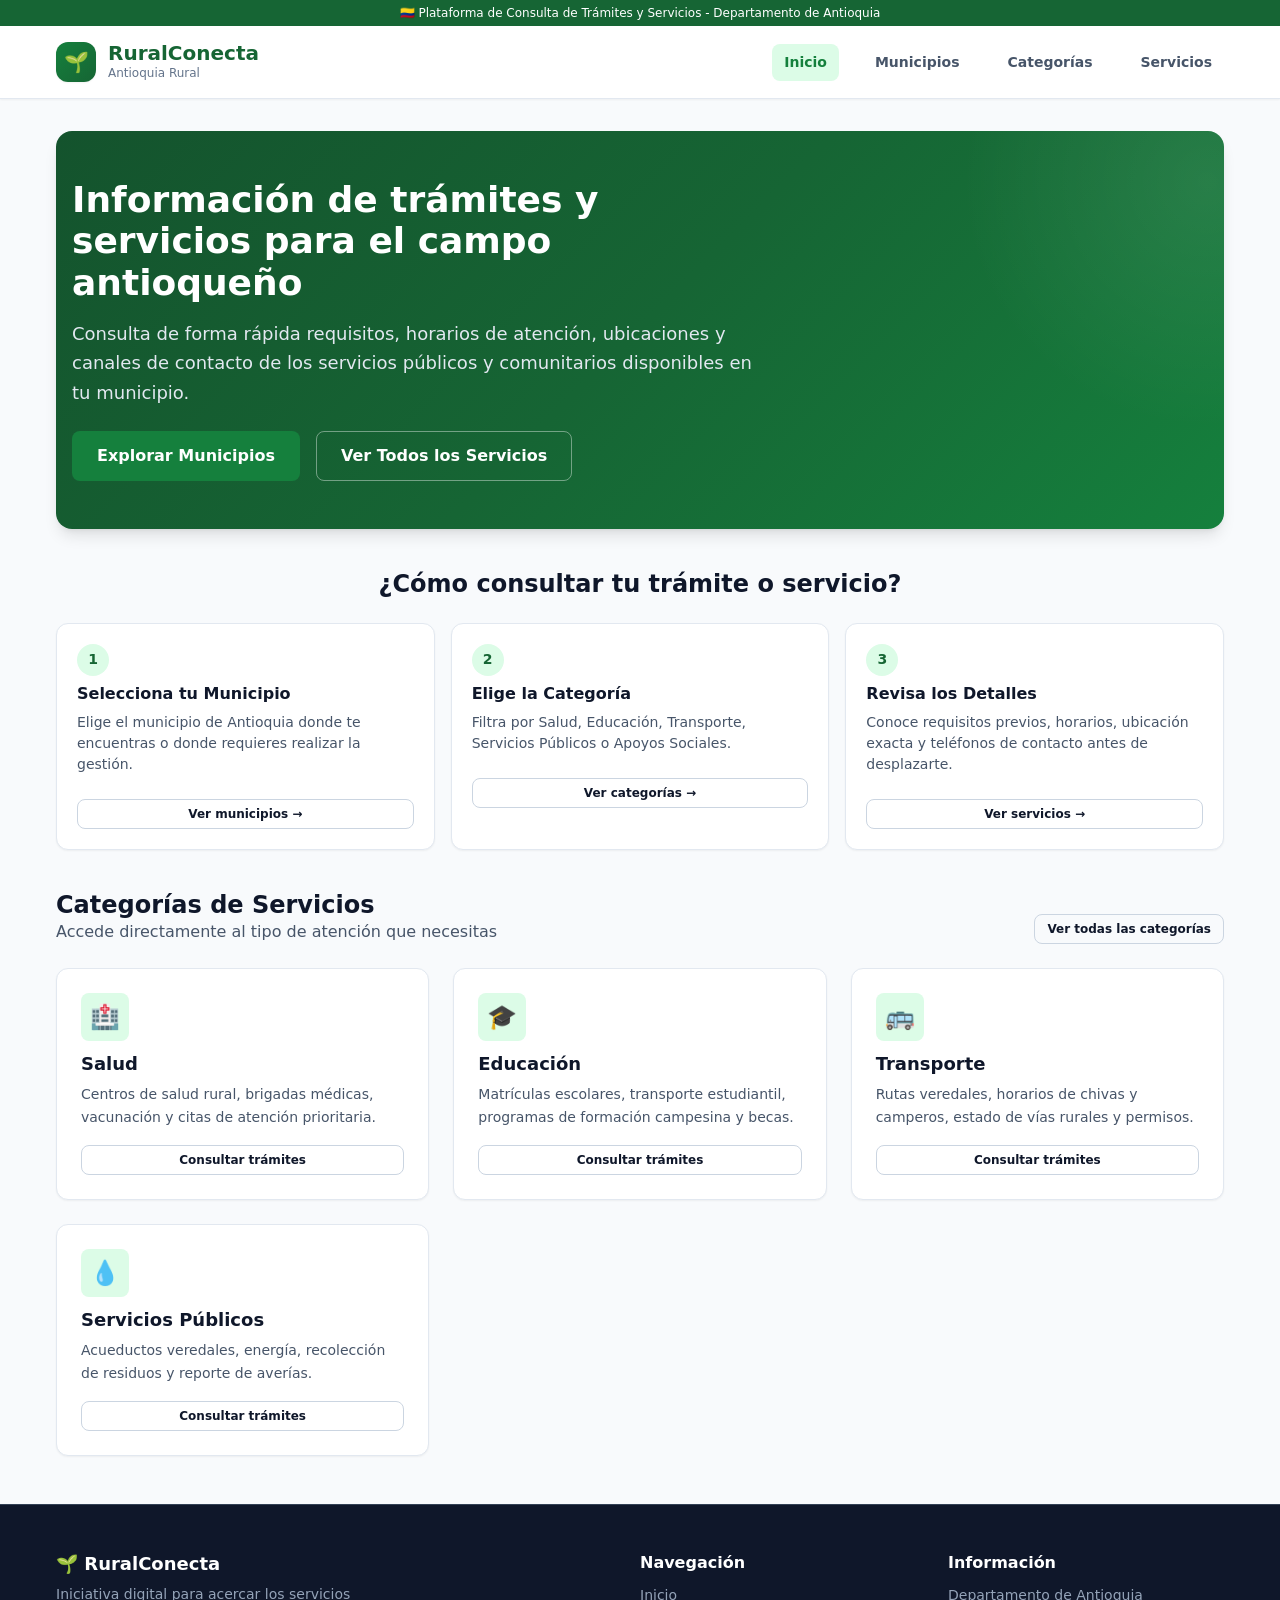
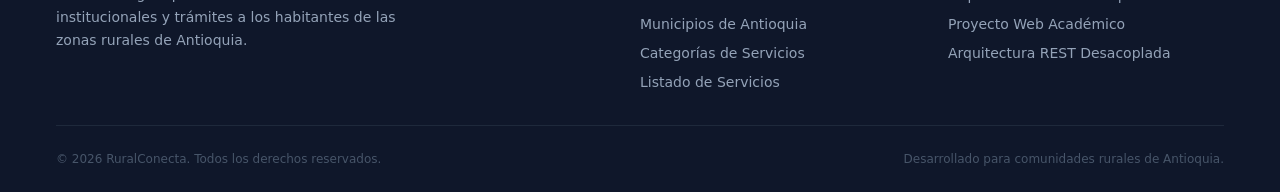
==== frontend/index.html @ c81dcc59 "estructura del frontend" ====
<!DOCTYPE html>
<html lang="es">
<head>
  <meta charset="UTF-8">
  <meta name="viewport" content="width=device-width, initial-scale=1.0">
  <meta name="description" content="RuralConecta - Centraliza y facilita la consulta de trámites y servicios en municipios rurales de Antioquia.">
  <title>RuralConecta | Trámites y Servicios Rurales de Antioquia</title>
  <link rel="stylesheet" href="css/styles.css">
</head>
<body data-page="home">

  <!-- Barra Superior Informativa -->
  <aside class="top-bar" aria-label="Información institucional">
    <div class="container">
      <span>🇨🇴 Plataforma de Consulta de Trámites y Servicios - Departamento de Antioquia</span>
    </div>
  </aside>

  <!-- Encabezado Principal y Navegación -->
  <header class="site-header">
    <div class="container nav-container">
      <a href="index.html" class="brand-logo" aria-label="RuralConecta Inicio">
        <div class="brand-icon" aria-hidden="true">🌱</div>
        <div class="brand-text">
          <span class="brand-name">RuralConecta</span>
          <span class="brand-tagline">Antioquia Rural</span>
        </div>
      </a>

      <!-- Botón Menú Móvil -->
      <button class="nav-toggle" aria-label="Abrir menú de navegación" aria-expanded="false" aria-controls="main-nav">
        ☰
      </button>

      <!-- Menú de Navegación -->
      <nav id="main-nav" class="main-nav" aria-label="Navegación principal">
        <a href="index.html" class="nav-link active">Inicio</a>
        <a href="municipios.html" class="nav-link">Municipios</a>
        <a href="categorias.html" class="nav-link">Categorías</a>
        <a href="servicios.html" class="nav-link">Servicios</a>
      </nav>
    </div>
  </header>

  <!-- Contenido Principal -->
  <main>
    <div class="container">
      
      <!-- Sección Hero -->
      <section class="hero" aria-labelledby="hero-title">
        <div class="container">
          <div class="hero-content">
            <h1 id="hero-title" class="hero-title">Información de trámites y servicios para el campo antioqueño</h1>
            <p class="hero-subtitle">
              Consulta de forma rápida requisitos, horarios de atención, ubicaciones y canales de contacto de los servicios públicos y comunitarios disponibles en tu municipio.
            </p>
            <div class="hero-actions">
              <a href="municipios.html" class="btn btn-primary btn-lg">Explorar Municipios</a>
              <a href="servicios.html" class="btn btn-outline btn-lg" style="color: #ffffff; border-color: rgba(255,255,255,0.4);">Ver Todos los Servicios</a>
            </div>
          </div>
        </div>
      </section>

      <!-- Sección Flujo de Consulta (Paso a Paso) -->
      <section class="mb-10" aria-labelledby="steps-title">
        <h2 id="steps-title" class="text-center mb-6">¿Cómo consultar tu trámite o servicio?</h2>
        <div class="flow-steps">
          <article class="step-card">
            <div class="step-number" aria-hidden="true">1</div>
            <h3 class="step-title">Selecciona tu Municipio</h3>
            <p class="step-desc">Elige el municipio de Antioquia donde te encuentras o donde requieres realizar la gestión.</p>
            <a href="municipios.html" class="btn btn-outline btn-sm mt-4">Ver municipios →</a>
          </article>

          <article class="step-card">
            <div class="step-number" aria-hidden="true">2</div>
            <h3 class="step-title">Elige la Categoría</h3>
            <p class="step-desc">Filtra por Salud, Educación, Transporte, Servicios Públicos o Apoyos Sociales.</p>
            <a href="categorias.html" class="btn btn-outline btn-sm mt-4">Ver categorías →</a>
          </article>

          <article class="step-card">
            <div class="step-number" aria-hidden="true">3</div>
            <h3 class="step-title">Revisa los Detalles</h3>
            <p class="step-desc">Conoce requisitos previos, horarios, ubicación exacta y teléfonos de contacto antes de desplazarte.</p>
            <a href="servicios.html" class="btn btn-outline btn-sm mt-4">Ver servicios →</a>
          </article>
        </div>
      </section>

      <!-- Sección Categorías Destacadas -->
      <section class="mb-10" aria-labelledby="cat-title">
        <div style="display: flex; justify-content: space-between; align-items: flex-end; margin-bottom: var(--space-6);">
          <div>
            <h2 id="cat-title">Categorías de Servicios</h2>
            <p>Accede directamente al tipo de atención que necesitas</p>
          </div>
          <a href="categorias.html" class="btn btn-outline btn-sm">Ver todas las categorías</a>
        </div>

        <div class="grid-cards">
          <article class="card">
            <div class="card-icon" aria-hidden="true">🏥</div>
            <h3 class="card-title">Salud</h3>
            <p class="card-body">Centros de salud rural, brigadas médicas, vacunación y citas de atención prioritaria.</p>
            <a href="servicios.html?categoria=salud" class="btn btn-outline btn-sm">Consultar trámites</a>
          </article>

          <article class="card">
            <div class="card-icon" aria-hidden="true">🎓</div>
            <h3 class="card-title">Educación</h3>
            <p class="card-body">Matrículas escolares, transporte estudiantil, programas de formación campesina y becas.</p>
            <a href="servicios.html?categoria=educacion" class="btn btn-outline btn-sm">Consultar trámites</a>
          </article>

          <article class="card">
            <div class="card-icon" aria-hidden="true">🚌</div>
            <h3 class="card-title">Transporte</h3>
            <p class="card-body">Rutas veredales, horarios de chivas y camperos, estado de vías rurales y permisos.</p>
            <a href="servicios.html?categoria=transporte" class="btn btn-outline btn-sm">Consultar trámites</a>
          </article>

          <article class="card">
            <div class="card-icon" aria-hidden="true">💧</div>
            <h3 class="card-title">Servicios Públicos</h3>
            <p class="card-body">Acueductos veredales, energía, recolección de residuos y reporte de averías.</p>
            <a href="servicios.html?categoria=servicios-publicos" class="btn btn-outline btn-sm">Consultar trámites</a>
          </article>
        </div>
      </section>

    </div>
  </main>

  <!-- Pie de Página (Footer) -->
  <footer class="site-footer">
    <div class="container">
      <div class="footer-grid">
        <div>
          <h3 class="footer-brand-title">🌱 RuralConecta</h3>
          <p class="footer-brand-desc">
            Iniciativa digital para acercar los servicios institucionales y trámites a los habitantes de las zonas rurales de Antioquia.
          </p>
        </div>
        <div>
          <h4 class="footer-nav-title">Navegación</h4>
          <ul class="footer-links">
            <li><a href="index.html">Inicio</a></li>
            <li><a href="municipios.html">Municipios de Antioquia</a></li>
            <li><a href="categorias.html">Categorías de Servicios</a></li>
            <li><a href="servicios.html">Listado de Servicios</a></li>
          </ul>
        </div>
        <div>
          <h4 class="footer-nav-title">Información</h4>
          <ul class="footer-links">
            <li><span style="color: #94a3b8;">Departamento de Antioquia</span></li>
            <li><span style="color: #94a3b8;">Proyecto Web Académico</span></li>
            <li><span style="color: #94a3b8;">Arquitectura REST Desacoplada</span></li>
          </ul>
        </div>
      </div>

      <div class="footer-bottom">
        <p>&copy; 2026 RuralConecta. Todos los derechos reservados.</p>
        <p>Desarrollado para comunidades rurales de Antioquia.</p>
      </div>
    </div>
  </footer>

  <!-- Script Principal -->
  <script src="js/main.js"></script>
</body>
</html>
---- frontend/css/styles.css ----
/* ==========================================================================
   RuralConecta - Sistema de Diseño y Hoja de Estilos Base
   Fase 3: Frontend Base
   ========================================================================== */

/* --------------------------------------------------------------------------
   1. VARIABLES DE DISEÑO (:root)
   -------------------------------------------------------------------------- */
:root {
  /* Paleta de Colores - RuralConecta (Antioquia Verde y Tierra) */
  --color-primary: #15803d;        /* Verde Bosque / Campo */
  --color-primary-dark: #166534;   /* Verde Oscuro / Hover */
  --color-primary-light: #22c55e;  /* Verde Hoja */
  --color-primary-subtle: #dcfce7; /* Fondo Verde Suave */

  --color-secondary: #0284c7;      /* Azul Institucional / Ríos */
  --color-secondary-dark: #0369a1; /* Azul Oscuro */
  --color-secondary-subtle: #e0f2fe;

  --color-accent: #d97706;         /* Ámbar / Café / Destacados */
  --color-accent-light: #fef3c7;

  /* Colores Neutros y Tipografía */
  --color-bg: #f8fafc;             /* Fondo Principal Claro */
  --color-surface: #ffffff;        /* Fondo Tarjetas y Superficies */
  --color-surface-alt: #f1f5f9;    /* Fondo Gris Claro Alterno */
  
  --color-text-main: #0f172a;      /* Texto Principal (Alto Contraste) */
  --color-text-muted: #475569;     /* Texto Secundario */
  --color-text-light: #64748b;     /* Texto Atenuado */
  --color-text-inverse: #ffffff;   /* Texto sobre fondo oscuro */

  --color-border: #e2e8f0;         /* Borde Neutro */
  --color-border-hover: #cbd5e1;   /* Borde Hover */

  /* Estados y Alertas */
  --color-success: #16a34a;
  --color-error: #dc2626;
  --color-error-bg: #fef2f2;
  --color-warning: #d97706;
  --color-warning-bg: #fffbeb;
  --color-info: #0284c7;
  --color-info-bg: #f0f9ff;

  /* Tipografía */
  --font-family-base: system-ui, -apple-system, BlinkMacSystemFont, 'Segoe UI', Roboto, 'Helvetica Neue', Arial, sans-serif;
  --font-size-xs: 0.75rem;    /* 12px */
  --font-size-sm: 0.875rem;   /* 14px */
  --font-size-base: 1rem;     /* 16px */
  --font-size-lg: 1.125rem;   /* 18px */
  --font-size-xl: 1.25rem;    /* 20px */
  --font-size-2xl: 1.5rem;    /* 24px */
  --font-size-3xl: 1.875rem;  /* 30px */
  --font-size-4xl: 2.25rem;   /* 36px */

  --font-weight-normal: 400;
  --font-weight-medium: 500;
  --font-weight-semibold: 600;
  --font-weight-bold: 700;

  --line-height-tight: 1.25;
  --line-height-base: 1.5;
  --line-height-relaxed: 1.625;

  /* Espaciados */
  --space-1: 0.25rem;  /* 4px */
  --space-2: 0.5rem;   /* 8px */
  --space-3: 0.75rem;  /* 12px */
  --space-4: 1rem;     /* 16px */
  --space-5: 1.25rem;  /* 20px */
  --space-6: 1.5rem;   /* 24px */
  --space-8: 2rem;     /* 32px */
  --space-10: 2.5rem;  /* 40px */
  --space-12: 3rem;    /* 48px */
  --space-16: 4rem;    /* 64px */

  /* Bordes y Sombras */
  --radius-sm: 0.375rem; /* 6px */
  --radius-md: 0.5rem;   /* 8px */
  --radius-lg: 0.75rem;  /* 12px */
  --radius-xl: 1rem;     /* 16px */
  --radius-full: 9999px;

  --shadow-sm: 0 1px 2px 0 rgba(0, 0, 0, 0.05);
  --shadow-md: 0 4px 6px -1px rgba(0, 0, 0, 0.1), 0 2px 4px -2px rgba(0, 0, 0, 0.1);
  --shadow-lg: 0 10px 15px -3px rgba(0, 0, 0, 0.1), 0 4px 6px -4px rgba(0, 0, 0, 0.1);
  --shadow-xl: 0 20px 25px -5px rgba(0, 0, 0, 0.1), 0 8px 10px -6px rgba(0, 0, 0, 0.1);

  /* Transiciones */
  --transition-fast: 150ms ease-in-out;
  --transition-normal: 250ms ease-in-out;

  /* Anchos de Contenedor */
  --container-max-width: 1200px;
}

/* --------------------------------------------------------------------------
   2. RESET Y ESTILOS BASE
   -------------------------------------------------------------------------- */
*,
*::before,
*::after {
  box-sizing: border-box;
  margin: 0;
  padding: 0;
}

html {
  font-size: 16px;
  scroll-behavior: smooth;
}

body {
  font-family: var(--font-family-base);
  font-size: var(--font-size-base);
  line-height: var(--line-height-base);
  color: var(--color-text-main);
  background-color: var(--color-bg);
  min-height: 100vh;
  display: flex;
  flex-direction: column;
  -webkit-font-smoothing: antialiased;
  -moz-osx-font-smoothing: grayscale;
}

img, svg {
  display: block;
  max-width: 100%;
  height: auto;
}

a {
  color: var(--color-primary);
  text-decoration: none;
  transition: color var(--transition-fast);
}

a:hover,
a:focus-visible {
  color: var(--color-primary-dark);
  text-decoration: underline;
}

button, input, select, textarea {
  font: inherit;
  color: inherit;
}

h1, h2, h3, h4, h5, h6 {
  line-height: var(--line-height-tight);
  font-weight: var(--font-weight-bold);
  color: var(--color-text-main);
}

h1 { font-size: var(--font-size-3xl); }
h2 { font-size: var(--font-size-2xl); }
h3 { font-size: var(--font-size-xl); }
h4 { font-size: var(--font-size-lg); }

p {
  color: var(--color-text-muted);
}

ul, ol {
  list-style: none;
}

/* --------------------------------------------------------------------------
   3. ESTRUCTURA Y LAYOUT
   -------------------------------------------------------------------------- */
.container {
  width: 100%;
  max-width: var(--container-max-width);
  margin-left: auto;
  margin-right: auto;
  padding-left: var(--space-4);
  padding-right: var(--space-4);
}

main {
  flex: 1 0 auto;
  padding-top: var(--space-8);
  padding-bottom: var(--space-12);
}

/* --------------------------------------------------------------------------
   4. ENCABEZADO (HEADER) Y NAVEGACIÓN
   -------------------------------------------------------------------------- */
.site-header {
  background-color: var(--color-surface);
  border-bottom: 1px solid var(--color-border);
  box-shadow: var(--shadow-sm);
  position: sticky;
  top: 0;
  z-index: 100;
}

.top-bar {
  background-color: var(--color-primary-dark);
  color: var(--color-text-inverse);
  font-size: var(--font-size-xs);
  padding: var(--space-1) 0;
  text-align: center;
}

.nav-container {
  display: flex;
  align-items: center;
  justify-content: space-between;
  height: 4.5rem;
}

.brand-logo {
  display: flex;
  align-items: center;
  gap: var(--space-3);
  text-decoration: none;
}

.brand-logo:hover {
  text-decoration: none;
}

.brand-icon {
  width: 2.5rem;
  height: 2.5rem;
  background: linear-gradient(135deg, var(--color-primary), var(--color-primary-dark));
  color: var(--color-text-inverse);
  border-radius: var(--radius-lg);
  display: flex;
  align-items: center;
  justify-content: center;
  font-size: 1.25rem;
  box-shadow: var(--shadow-sm);
}

.brand-text {
  display: flex;
  flex-direction: column;
}

.brand-name {
  font-size: var(--font-size-xl);
  font-weight: var(--font-weight-bold);
  color: var(--color-primary-dark);
  line-height: 1.1;
}

.brand-tagline {
  font-size: var(--font-size-xs);
  color: var(--color-text-light);
  font-weight: var(--font-weight-medium);
}

.main-nav {
  display: flex;
  align-items: center;
  gap: var(--space-6);
}

.nav-link {
  font-size: var(--font-size-sm);
  font-weight: var(--font-weight-semibold);
  color: var(--color-text-muted);
  padding: var(--space-2) var(--space-3);
  border-radius: var(--radius-md);
  transition: all var(--transition-fast);
  text-decoration: none;
}

.nav-link:hover {
  color: var(--color-primary);
  background-color: var(--color-primary-subtle);
  text-decoration: none;
}

.nav-link.active {
  color: var(--color-primary);
  background-color: var(--color-primary-subtle);
  font-weight: var(--font-weight-bold);
}

.nav-toggle {
  display: none;
  background: none;
  border: 1px solid var(--color-border);
  padding: var(--space-2);
  border-radius: var(--radius-md);
  cursor: pointer;
  color: var(--color-text-main);
  font-size: 1.25rem;
}

/* --------------------------------------------------------------------------
   5. COMPONENTES: BOTONES, BREADCRUMBS Y BADGES
   -------------------------------------------------------------------------- */
/* Botones */
.btn {
  display: inline-flex;
  align-items: center;
  justify-content: center;
  gap: var(--space-2);
  padding: var(--space-3) var(--space-5);
  font-size: var(--font-size-sm);
  font-weight: var(--font-weight-semibold);
  border-radius: var(--radius-md);
  border: 1px solid transparent;
  cursor: pointer;
  transition: all var(--transition-fast);
  text-decoration: none;
  line-height: 1;
}

.btn:hover {
  text-decoration: none;
  transform: translateY(-1px);
  box-shadow: var(--shadow-md);
}

.btn:active {
  transform: translateY(0);
}

.btn-primary {
  background-color: var(--color-primary);
  color: var(--color-text-inverse);
}

.btn-primary:hover,
.btn-primary:focus-visible {
  background-color: var(--color-primary-dark);
  color: var(--color-text-inverse);
}

.btn-secondary {
  background-color: var(--color-secondary);
  color: var(--color-text-inverse);
}

.btn-secondary:hover,
.btn-secondary:focus-visible {
  background-color: var(--color-secondary-dark);
  color: var(--color-text-inverse);
}

.btn-outline {
  background-color: transparent;
  border-color: var(--color-border-hover);
  color: var(--color-text-main);
}

.btn-outline:hover,
.btn-outline:focus-visible {
  background-color: var(--color-surface-alt);
  border-color: var(--color-primary);
  color: var(--color-primary);
}

.btn-sm {
  padding: var(--space-2) var(--space-3);
  font-size: var(--font-size-xs);
}

.btn-lg {
  padding: var(--space-4) var(--space-6);
  font-size: var(--font-size-base);
}

/* Breadcrumbs (Miga de Pan) */
.breadcrumbs {
  display: flex;
  align-items: center;
  flex-wrap: wrap;
  gap: var(--space-2);
  margin-bottom: var(--space-6);
  font-size: var(--font-size-sm);
}

.breadcrumbs a {
  color: var(--color-text-muted);
}

.breadcrumbs a:hover {
  color: var(--color-primary);
}

.breadcrumbs-separator {
  color: var(--color-text-light);
}

.breadcrumbs-current {
  color: var(--color-primary-dark);
  font-weight: var(--font-weight-semibold);
}

/* Badges / Etiquetas */
.badge {
  display: inline-flex;
  align-items: center;
  padding: var(--space-1) var(--space-3);
  font-size: var(--font-size-xs);
  font-weight: var(--font-weight-semibold);
  border-radius: var(--radius-full);
  line-height: 1.2;
}

.badge-green {
  background-color: var(--color-primary-subtle);
  color: var(--color-primary-dark);
}

.badge-blue {
  background-color: var(--color-secondary-subtle);
  color: var(--color-secondary-dark);
}

.badge-amber {
  background-color: var(--color-accent-light);
  color: var(--color-accent);
}

.badge-gray {
  background-color: var(--color-surface-alt);
  color: var(--color-text-muted);
}

/* --------------------------------------------------------------------------
   6. COMPONENTES: HERO, PASOS Y BÚSQUEDA
   -------------------------------------------------------------------------- */
.hero {
  background: linear-gradient(135deg, #14532d 0%, #166534 50%, #15803d 100%);
  color: var(--color-text-inverse);
  padding: var(--space-12) 0;
  border-radius: var(--radius-xl);
  margin-bottom: var(--space-10);
  box-shadow: var(--shadow-lg);
  position: relative;
  overflow: hidden;
}

.hero::after {
  content: "";
  position: absolute;
  top: -50%;
  right: -20%;
  width: 500px;
  height: 500px;
  background: radial-gradient(circle, rgba(255,255,255,0.08) 0%, transparent 70%);
  border-radius: 50%;
  pointer-events: none;
}

.hero-content {
  max-width: 700px;
}

.hero-title {
  font-size: var(--font-size-4xl);
  color: var(--color-text-inverse);
  margin-bottom: var(--space-4);
  line-height: 1.15;
}

.hero-subtitle {
  font-size: var(--font-size-lg);
  color: #e2e8f0;
  margin-bottom: var(--space-6);
  line-height: var(--line-height-relaxed);
}

.hero-actions {
  display: flex;
  gap: var(--space-4);
  flex-wrap: wrap;
}

/* Flujo de Pasos (Paso 1 -> Paso 2 -> Paso 3) */
.flow-steps {
  display: grid;
  grid-template-columns: repeat(auto-fit, minmax(220px, 1fr));
  gap: var(--space-4);
  margin-bottom: var(--space-10);
}

.step-card {
  background-color: var(--color-surface);
  border: 1px solid var(--color-border);
  border-radius: var(--radius-lg);
  padding: var(--space-5);
  box-shadow: var(--shadow-sm);
  display: flex;
  flex-direction: column;
  gap: var(--space-2);
  position: relative;
  transition: transform var(--transition-fast), box-shadow var(--transition-fast);
}

.step-card:hover {
  transform: translateY(-2px);
  box-shadow: var(--shadow-md);
}

.step-number {
  width: 2rem;
  height: 2rem;
  background-color: var(--color-primary-subtle);
  color: var(--color-primary-dark);
  border-radius: var(--radius-full);
  display: flex;
  align-items: center;
  justify-content: center;
  font-weight: var(--font-weight-bold);
  font-size: var(--font-size-sm);
}

.step-title {
  font-size: var(--font-size-base);
  font-weight: var(--font-weight-bold);
  color: var(--color-text-main);
}

.step-desc {
  font-size: var(--font-size-sm);
  color: var(--color-text-muted);
}

/* Barra de Búsqueda y Filtros */
.filter-bar {
  background-color: var(--color-surface);
  border: 1px solid var(--color-border);
  border-radius: var(--radius-lg);
  padding: var(--space-4);
  margin-bottom: var(--space-8);
  box-shadow: var(--shadow-sm);
  display: flex;
  flex-wrap: wrap;
  gap: var(--space-4);
  align-items: center;
  justify-content: space-between;
}

.search-group {
  flex: 1 1 300px;
  position: relative;
}

.search-input {
  width: 100%;
  padding: var(--space-3) var(--space-4) var(--space-3) 2.5rem;
  border: 1px solid var(--color-border);
  border-radius: var(--radius-md);
  background-color: var(--color-bg);
  font-size: var(--font-size-sm);
  transition: border-color var(--transition-fast), box-shadow var(--transition-fast);
}

.search-input:focus {
  outline: none;
  border-color: var(--color-primary);
  background-color: var(--color-surface);
  box-shadow: 0 0 0 3px var(--color-primary-subtle);
}

.search-icon {
  position: absolute;
  left: 0.75rem;
  top: 50%;
  transform: translateY(-50%);
  color: var(--color-text-light);
  font-size: 1rem;
  pointer-events: none;
}

.filter-select {
  padding: var(--space-3) var(--space-4);
  border: 1px solid var(--color-border);
  border-radius: var(--radius-md);
  background-color: var(--color-bg);
  font-size: var(--font-size-sm);
  min-width: 180px;
  cursor: pointer;
}

.filter-select:focus {
  outline: none;
  border-color: var(--color-primary);
  box-shadow: 0 0 0 3px var(--color-primary-subtle);
}

/* --------------------------------------------------------------------------
   7. COMPONENTES: TARJETAS (CARDS) Y GRILLAS
   -------------------------------------------------------------------------- */
.grid-cards {
  display: grid;
  grid-template-columns: repeat(auto-fill, minmax(280px, 1fr));
  gap: var(--space-6);
}

.card {
  background-color: var(--color-surface);
  border: 1px solid var(--color-border);
  border-radius: var(--radius-lg);
  padding: var(--space-6);
  box-shadow: var(--shadow-sm);
  display: flex;
  flex-direction: column;
  transition: all var(--transition-fast);
}

.card-interactive {
  cursor: pointer;
  text-decoration: none;
}

.card-interactive:hover {
  text-decoration: none;
  transform: translateY(-3px);
  border-color: var(--color-primary);
  box-shadow: var(--shadow-lg);
}

.card-header {
  display: flex;
  align-items: flex-start;
  justify-content: space-between;
  gap: var(--space-3);
  margin-bottom: var(--space-3);
}

.card-icon {
  width: 3rem;
  height: 3rem;
  border-radius: var(--radius-md);
  display: flex;
  align-items: center;
  justify-content: center;
  font-size: 1.5rem;
  background-color: var(--color-primary-subtle);
  color: var(--color-primary-dark);
  margin-bottom: var(--space-3);
}

.card-title {
  font-size: var(--font-size-lg);
  font-weight: var(--font-weight-bold);
  color: var(--color-text-main);
  margin-bottom: var(--space-2);
}

.card-body {
  flex: 1 1 auto;
  font-size: var(--font-size-sm);
  color: var(--color-text-muted);
  margin-bottom: var(--space-4);
  line-height: var(--line-height-relaxed);
}

.card-meta {
  display: flex;
  flex-direction: column;
  gap: var(--space-2);
  padding-top: var(--space-3);
  border-top: 1px solid var(--color-border);
  font-size: var(--font-size-xs);
  color: var(--color-text-light);
}

.card-meta-item {
  display: flex;
  align-items: center;
  gap: var(--space-2);
}

.card-footer {
  margin-top: auto;
  padding-top: var(--space-4);
  border-top: 1px solid var(--color-border);
  display: flex;
  align-items: center;
  justify-content: space-between;
}

/* --------------------------------------------------------------------------
   8. COMPONENTES: VISTA DE DETALLE
   -------------------------------------------------------------------------- */
.detail-layout {
  display: grid;
  grid-template-columns: 2fr 1fr;
  gap: var(--space-8);
  align-items: start;
}

.detail-main-card {
  background-color: var(--color-surface);
  border: 1px solid var(--color-border);
  border-radius: var(--radius-lg);
  padding: var(--space-8);
  box-shadow: var(--shadow-sm);
}

.detail-header {
  margin-bottom: var(--space-6);
  padding-bottom: var(--space-6);
  border-bottom: 1px solid var(--color-border);
}

.detail-title {
  font-size: var(--font-size-3xl);
  margin-bottom: var(--space-2);
  color: var(--color-text-main);
}

.detail-subtitle {
  font-size: var(--font-size-base);
  color: var(--color-text-muted);
}

.detail-section {
  margin-bottom: var(--space-6);
}

.detail-section-title {
  font-size: var(--font-size-lg);
  color: var(--color-text-main);
  margin-bottom: var(--space-3);
  display: flex;
  align-items: center;
  gap: var(--space-2);
}

.requirements-list {
  list-style: disc;
  margin-left: var(--space-5);
  display: flex;
  flex-direction: column;
  gap: var(--space-2);
  color: var(--color-text-muted);
  font-size: var(--font-size-sm);
}

.detail-sidebar {
  display: flex;
  flex-direction: column;
  gap: var(--space-6);
}

.sidebar-card {
  background-color: var(--color-surface);
  border: 1px solid var(--color-border);
  border-radius: var(--radius-lg);
  padding: var(--space-6);
  box-shadow: var(--shadow-sm);
}

.sidebar-card-title {
  font-size: var(--font-size-base);
  font-weight: var(--font-weight-bold);
  color: var(--color-text-main);
  margin-bottom: var(--space-4);
  border-bottom: 1px solid var(--color-border);
  padding-bottom: var(--space-2);
}

.contact-list {
  display: flex;
  flex-direction: column;
  gap: var(--space-4);
  font-size: var(--font-size-sm);
}

.contact-item {
  display: flex;
  gap: var(--space-3);
}

.contact-icon {
  color: var(--color-primary);
  font-size: 1.125rem;
  flex-shrink: 0;
  margin-top: 2px;
}

.contact-info-label {
  font-weight: var(--font-weight-semibold);
  color: var(--color-text-main);
  display: block;
}

.contact-info-value {
  color: var(--color-text-muted);
}

/* --------------------------------------------------------------------------
   9. ESTADOS DE INTERFAZ (CARGA, VACÍO, ERROR)
   -------------------------------------------------------------------------- */
.state-container {
  background-color: var(--color-surface);
  border: 1px dashed var(--color-border-hover);
  border-radius: var(--radius-lg);
  padding: var(--space-12) var(--space-6);
  text-align: center;
  display: flex;
  flex-direction: column;
  align-items: center;
  justify-content: center;
  gap: var(--space-3);
  margin: var(--space-6) 0;
}

.state-icon {
  font-size: 2.5rem;
  color: var(--color-text-light);
}

.state-title {
  font-size: var(--font-size-xl);
  font-weight: var(--font-weight-bold);
  color: var(--color-text-main);
}

.state-desc {
  font-size: var(--font-size-sm);
  color: var(--color-text-muted);
  max-width: 480px;
}

/* Spinner de Carga */
.spinner {
  width: 2.5rem;
  height: 2.5rem;
  border: 3px solid var(--color-border);
  border-top-color: var(--color-primary);
  border-radius: 50%;
  animation: spin 0.8s linear infinite;
}

@keyframes spin {
  to {
    transform: rotate(360deg);
  }
}

/* --------------------------------------------------------------------------
   10. PIE DE PÁGINA (FOOTER)
   -------------------------------------------------------------------------- */
.site-footer {
  background-color: var(--color-text-main);
  color: #94a3b8;
  border-top: 1px solid #334155;
  padding-top: var(--space-12);
  padding-bottom: var(--space-6);
  font-size: var(--font-size-sm);
}

.footer-grid {
  display: grid;
  grid-template-columns: 2fr 1fr 1fr;
  gap: var(--space-8);
  margin-bottom: var(--space-8);
}

.footer-brand-title {
  color: var(--color-text-inverse);
  font-size: var(--font-size-lg);
  font-weight: var(--font-weight-bold);
  margin-bottom: var(--space-2);
}

.footer-brand-desc {
  color: #94a3b8;
  line-height: var(--line-height-relaxed);
  max-width: 380px;
}

.footer-nav-title {
  color: var(--color-text-inverse);
  font-size: var(--font-size-base);
  font-weight: var(--font-weight-semibold);
  margin-bottom: var(--space-3);
}

.footer-links {
  display: flex;
  flex-direction: column;
  gap: var(--space-2);
}

.footer-links a {
  color: #94a3b8;
}

.footer-links a:hover {
  color: var(--color-primary-light);
  text-decoration: underline;
}

.footer-bottom {
  padding-top: var(--space-6);
  border-top: 1px solid #1e293b;
  display: flex;
  justify-content: space-between;
  align-items: center;
  flex-wrap: wrap;
  gap: var(--space-4);
  font-size: var(--font-size-xs);
}

/* --------------------------------------------------------------------------
   11. UTILIDADES Y ACCESIBILIDAD
   -------------------------------------------------------------------------- */
.sr-only {
  position: absolute;
  width: 1px;
  height: 1px;
  padding: 0;
  margin: -1px;
  overflow: hidden;
  clip: rect(0, 0, 0, 0);
  white-space: nowrap;
  border-width: 0;
}

.text-center { text-align: center; }
.text-muted { color: var(--color-text-muted); }
.mt-4 { margin-top: var(--space-4); }
.mt-6 { margin-top: var(--space-6); }
.mb-4 { margin-bottom: var(--space-4); }
.mb-6 { margin-bottom: var(--space-6); }
.gap-2 { gap: var(--space-2); }
.gap-4 { gap: var(--space-4); }

/* --------------------------------------------------------------------------
   12. DISEÑO RESPONSIVE (MEDIA QUERIES)
   -------------------------------------------------------------------------- */
@media (max-width: 900px) {
  .detail-layout {
    grid-template-columns: 1fr;
  }

  .footer-grid {
    grid-template-columns: 1fr 1fr;
  }
}

@media (max-width: 640px) {
  :root {
    --font-size-3xl: 1.5rem;
    --font-size-4xl: 1.75rem;
  }

  .nav-toggle {
    display: block;
  }

  .main-nav {
    display: none;
    position: absolute;
    top: 100%;
    left: 0;
    right: 0;
    background-color: var(--color-surface);
    flex-direction: column;
    padding: var(--space-4);
    border-bottom: 1px solid var(--color-border);
    box-shadow: var(--shadow-lg);
    gap: var(--space-2);
  }

  .main-nav.is-open {
    display: flex;
  }

  .nav-link {
    width: 100%;
    padding: var(--space-3);
  }

  .hero {
    padding: var(--space-8) var(--space-4);
  }

  .filter-bar {
    flex-direction: column;
    align-items: stretch;
  }

  .filter-select {
    width: 100%;
  }

  .footer-grid {
    grid-template-columns: 1fr;
  }

  .footer-bottom {
    flex-direction: column;
    text-align: center;
  }
}
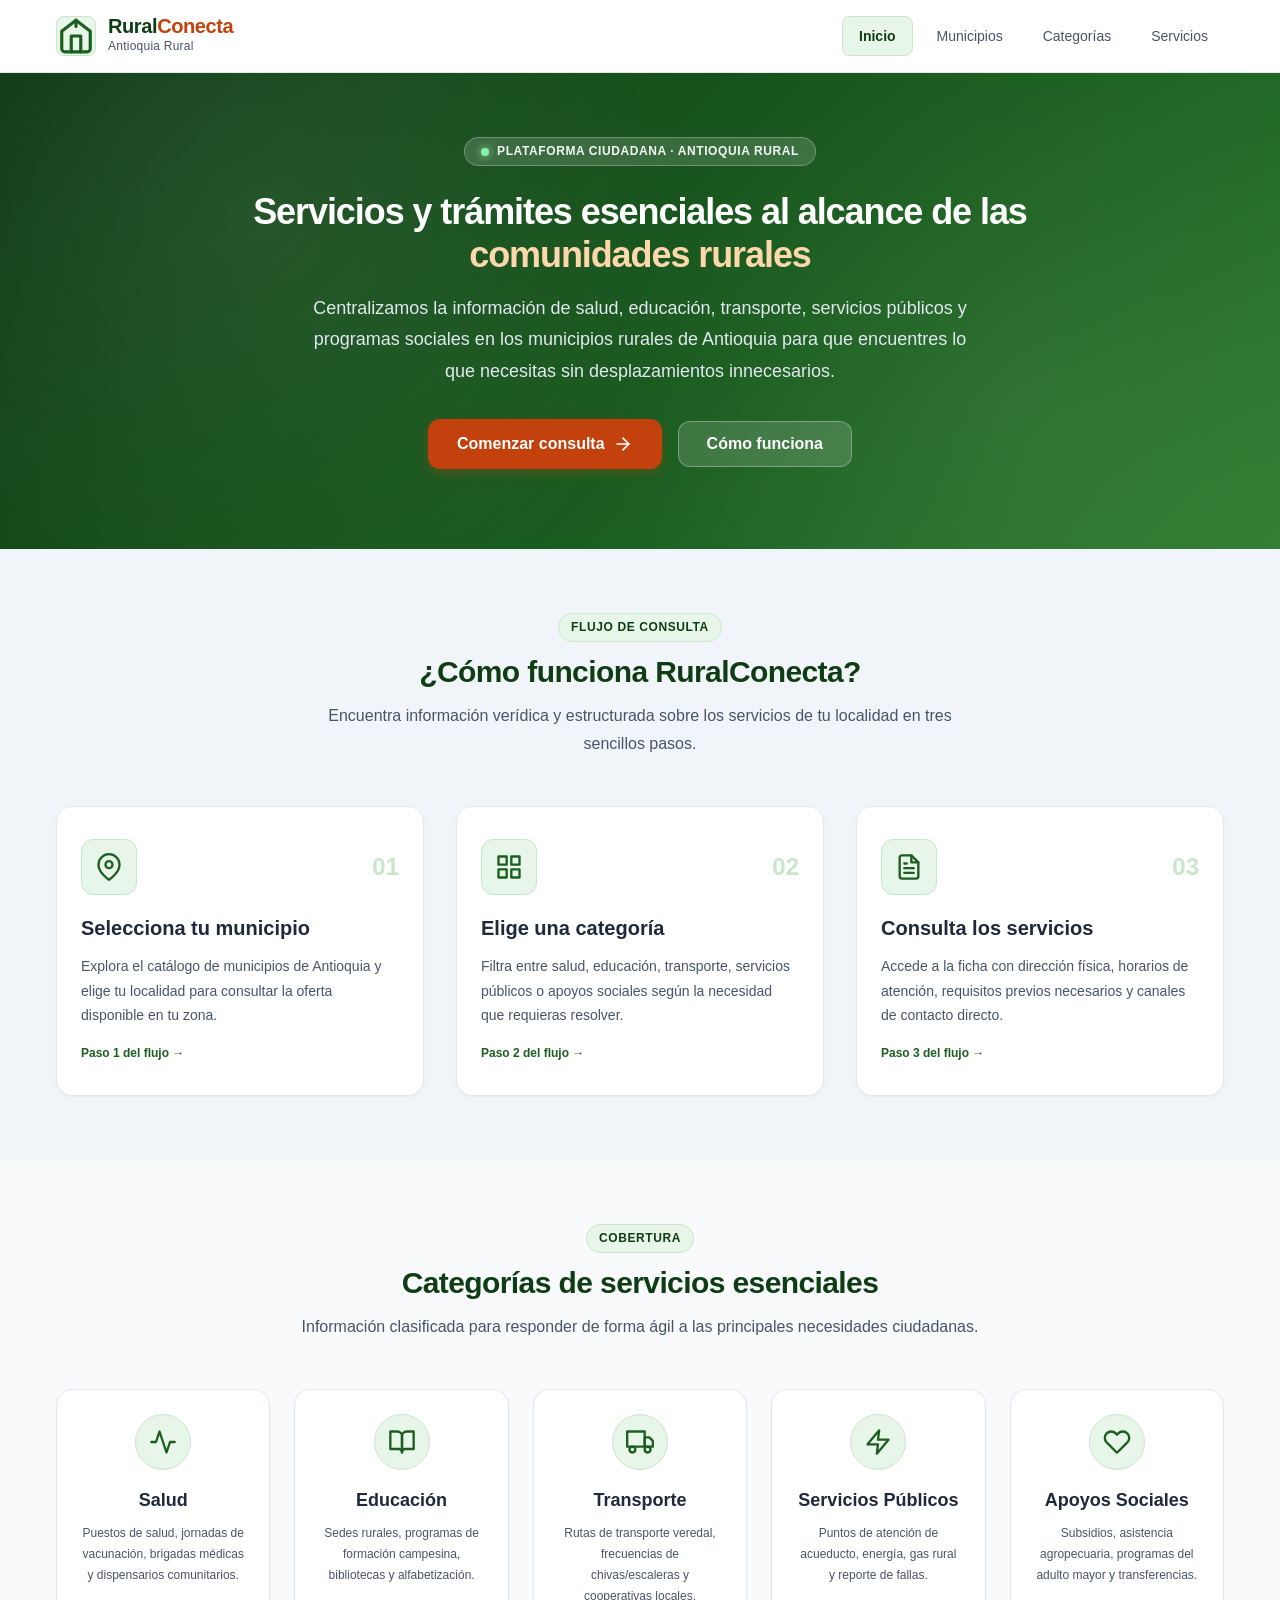
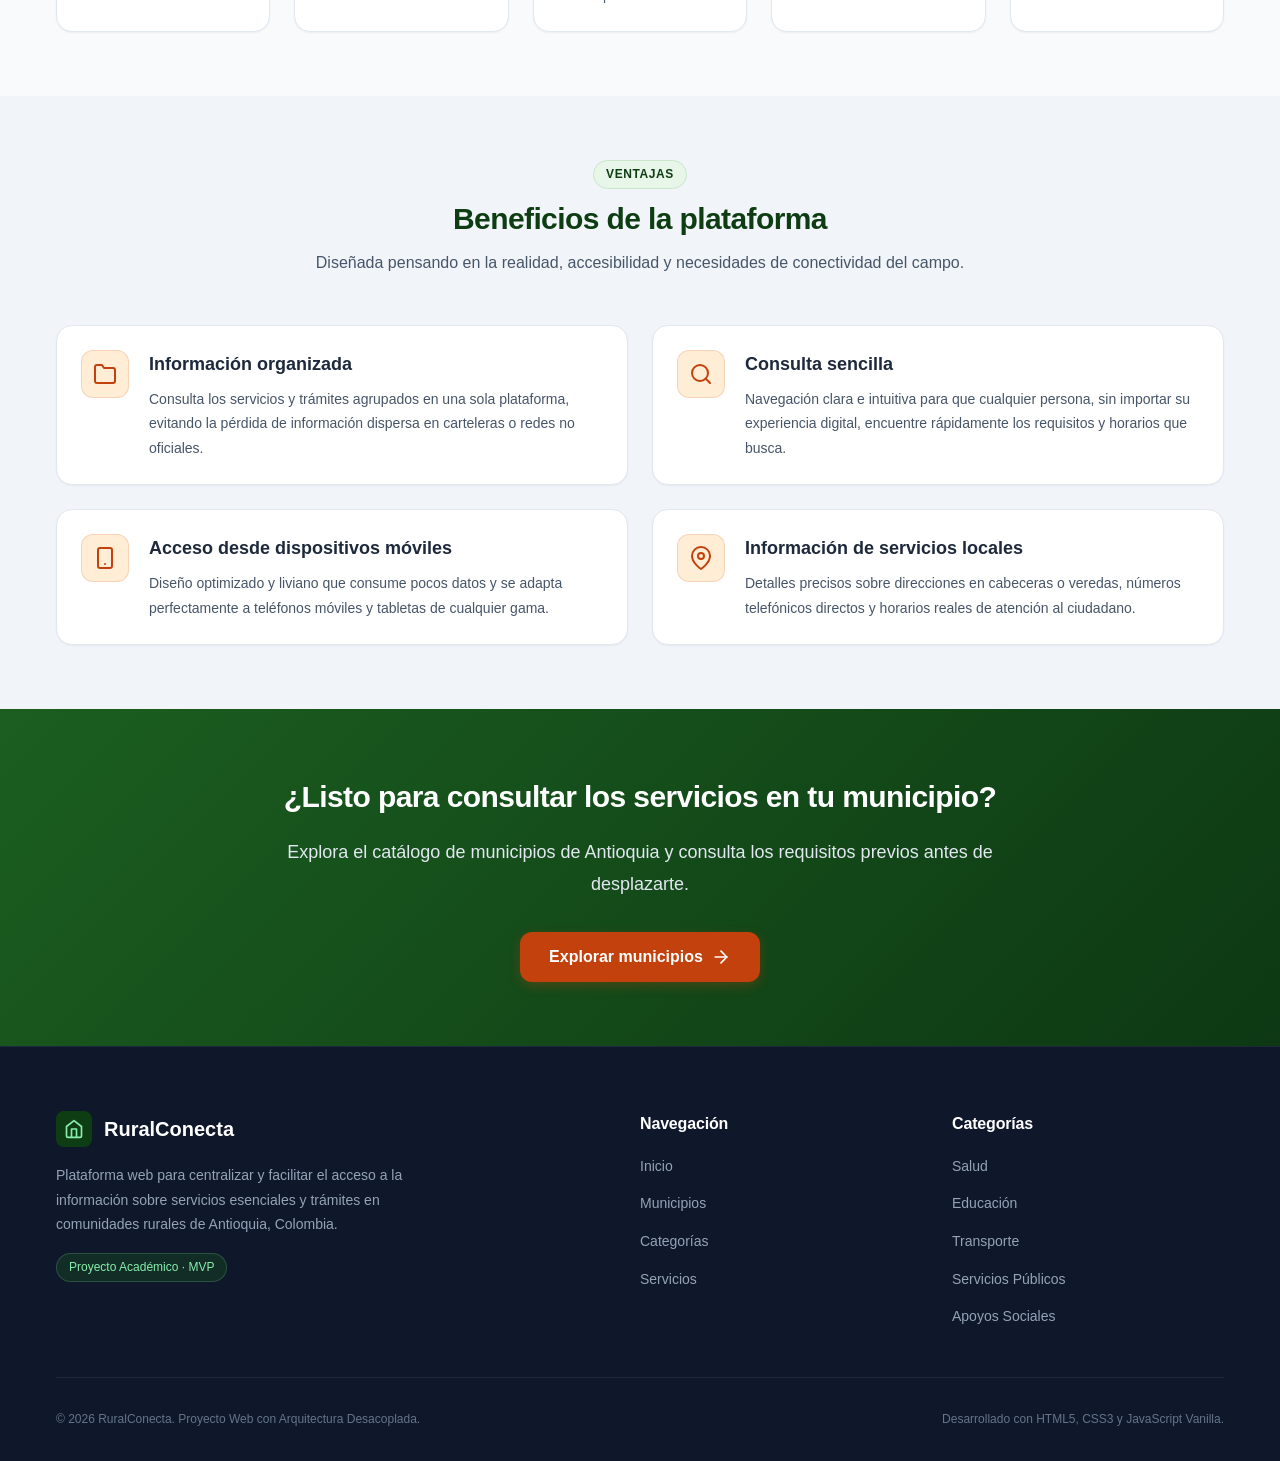
==== commit d3f8f51a: "estructuracion de index.html" ====
--- a/frontend/index.html
+++ b/frontend/index.html
@@ -3,173 +3,437 @@
 <head>
   <meta charset="UTF-8">
   <meta name="viewport" content="width=device-width, initial-scale=1.0">
-  <meta name="description" content="RuralConecta - Centraliza y facilita la consulta de trámites y servicios en municipios rurales de Antioquia.">
-  <title>RuralConecta | Trámites y Servicios Rurales de Antioquia</title>
+  <meta name="description" content="RuralConecta — Plataforma web para la consulta centralizada de servicios esenciales y trámites en comunidades rurales de Antioquia, Colombia.">
+  <meta name="keywords" content="RuralConecta, Antioquia, servicios rurales, trámites, salud rural, educación rural, transporte veredal, servicios públicos">
+  <meta name="author" content="Equipo RuralConecta">
+  <title>RuralConecta | Servicios y Trámites para Comunidades Rurales</title>
+
+  <!-- Hoja de estilos principal -->
   <link rel="stylesheet" href="css/styles.css">
+
+  <!-- Script de interacción principal -->
+  <script src="js/main.js" defer></script>
 </head>
-<body data-page="home">
-
-  <!-- Barra Superior Informativa -->
-  <aside class="top-bar" aria-label="Información institucional">
-    <div class="container">
-      <span>🇨🇴 Plataforma de Consulta de Trámites y Servicios - Departamento de Antioquia</span>
-    </div>
-  </aside>
-
-  <!-- Encabezado Principal y Navegación -->
-  <header class="site-header">
+<body>
+
+  <!-- ======================================================================
+       ENCABEZADO Y NAVEGACIÓN PRINCIPAL
+       ====================================================================== -->
+  <header class="site-header" id="header">
     <div class="container nav-container">
-      <a href="index.html" class="brand-logo" aria-label="RuralConecta Inicio">
-        <div class="brand-icon" aria-hidden="true">🌱</div>
-        <div class="brand-text">
-          <span class="brand-name">RuralConecta</span>
-          <span class="brand-tagline">Antioquia Rural</span>
+      
+      <!-- Logotipo y Nombre del Proyecto -->
+      <a href="index.html" class="site-logo" aria-label="RuralConecta - Ir a la página de inicio">
+        <div class="logo-icon-wrapper" aria-hidden="true">
+          <svg viewBox="0 0 24 24" fill="none" stroke="currentColor" stroke-width="2" stroke-linecap="round" stroke-linejoin="round">
+            <path d="M3 9l9-7 9 7v11a2 2 0 0 1-2 2H5a2 2 0 0 1-2-2z"></path>
+            <polyline points="9 22 9 12 15 12 15 22"></polyline>
+            <path d="M12 2v4"></path>
+          </svg>
+        </div>
+        <div class="logo-text-group">
+          <span class="logo-brand-name">Rural<span>Conecta</span></span>
+          <span class="logo-tagline">Antioquia Rural</span>
         </div>
       </a>
 
-      <!-- Botón Menú Móvil -->
-      <button class="nav-toggle" aria-label="Abrir menú de navegación" aria-expanded="false" aria-controls="main-nav">
-        ☰
+      <!-- Botón Hamburguesa para Móviles -->
+      <button 
+        id="menu-toggle" 
+        class="menu-toggle" 
+        aria-label="Abrir menú de navegación principal" 
+        aria-expanded="false" 
+        aria-controls="site-nav"
+      >
+        <svg class="menu-toggle-icon" viewBox="0 0 24 24" fill="none" stroke="currentColor" stroke-width="2" stroke-linecap="round" stroke-linejoin="round" aria-hidden="true">
+          <line x1="3" y1="12" x2="21" y2="12"></line>
+          <line x1="3" y1="6" x2="21" y2="6"></line>
+          <line x1="3" y1="18" x2="21" y2="18"></line>
+        </svg>
       </button>
 
       <!-- Menú de Navegación -->
-      <nav id="main-nav" class="main-nav" aria-label="Navegación principal">
-        <a href="index.html" class="nav-link active">Inicio</a>
-        <a href="municipios.html" class="nav-link">Municipios</a>
-        <a href="categorias.html" class="nav-link">Categorías</a>
-        <a href="servicios.html" class="nav-link">Servicios</a>
+      <nav id="site-nav" class="site-nav" aria-label="Navegación principal">
+        <ul class="nav-list">
+          <li class="nav-item">
+            <a href="index.html" class="nav-link active" aria-current="page">Inicio</a>
+          </li>
+          <li class="nav-item">
+            <a href="municipios.html" class="nav-link">Municipios</a>
+          </li>
+          <li class="nav-item">
+            <a href="categorias.html" class="nav-link">Categorías</a>
+          </li>
+          <li class="nav-item">
+            <a href="servicios.html" class="nav-link">Servicios</a>
+          </li>
+        </ul>
       </nav>
+
     </div>
   </header>
 
-  <!-- Contenido Principal -->
-  <main>
+  <!-- ======================================================================
+       CONTENIDO PRINCIPAL
+       ====================================================================== -->
+  <main id="main-content">
+
+    <!-- 1. HERO PRINCIPAL -->
+    <section class="hero-section" aria-labelledby="hero-title">
+      <div class="container">
+        <div class="hero-content">
+          
+          <div class="hero-badge">
+            <span class="hero-badge-dot" aria-hidden="true"></span>
+            <span>Plataforma Ciudadana · Antioquia Rural</span>
+          </div>
+
+          <h1 id="hero-title" class="hero-title">
+            Servicios y trámites esenciales al alcance de las <span class="hero-title-highlight">comunidades rurales</span>
+          </h1>
+
+          <p class="hero-description">
+            Centralizamos la información de salud, educación, transporte, servicios públicos y programas sociales en los municipios rurales de Antioquia para que encuentres lo que necesitas sin desplazamientos innecesarios.
+          </p>
+
+          <div class="hero-actions">
+            <a href="municipios.html" class="btn btn-primary" id="btn-comenzar-consulta">
+              <span>Comenzar consulta</span>
+              <svg viewBox="0 0 24 24" fill="none" stroke="currentColor" stroke-width="2" stroke-linecap="round" stroke-linejoin="round" aria-hidden="true">
+                <line x1="5" y1="12" x2="19" y2="12"></line>
+                <polyline points="12 5 19 12 12 19"></polyline>
+              </svg>
+            </a>
+            <a href="#como-funciona" class="btn btn-secondary">
+              <span>Cómo funciona</span>
+            </a>
+          </div>
+
+        </div>
+      </div>
+    </section>
+
+    <!-- 2. SECCIÓN INFORMATIVA — ¿CÓMO FUNCIONA? -->
+    <section id="como-funciona" class="section section-alt" aria-labelledby="steps-title">
+      <div class="container">
+        
+        <header class="section-header">
+          <span class="section-badge">Flujo de Consulta</span>
+          <h2 id="steps-title" class="section-title">¿Cómo funciona RuralConecta?</h2>
+          <p class="section-subtitle">
+            Encuentra información verídica y estructurada sobre los servicios de tu localidad en tres sencillos pasos.
+          </p>
+        </header>
+
+        <div class="steps-grid">
+          
+          <!-- Paso 1 -->
+          <article class="step-card">
+            <div class="step-header">
+              <div class="step-icon-box" aria-hidden="true">
+                <svg viewBox="0 0 24 24" fill="none" stroke="currentColor" stroke-width="2" stroke-linecap="round" stroke-linejoin="round">
+                  <path d="M21 10c0 7-9 13-9 13s-9-6-9-13a9 9 0 0 1 18 0z"></path>
+                  <circle cx="12" cy="10" r="3"></circle>
+                </svg>
+              </div>
+              <span class="step-number" aria-label="Paso 1">01</span>
+            </div>
+            <h3 class="step-title">Selecciona tu municipio</h3>
+            <p class="step-description">
+              Explora el catálogo de municipios de Antioquia y elige tu localidad para consultar la oferta disponible en tu zona.
+            </p>
+            <span class="step-tag" aria-hidden="true">
+              Paso 1 del flujo →
+            </span>
+          </article>
+
+          <!-- Paso 2 -->
+          <article class="step-card">
+            <div class="step-header">
+              <div class="step-icon-box" aria-hidden="true">
+                <svg viewBox="0 0 24 24" fill="none" stroke="currentColor" stroke-width="2" stroke-linecap="round" stroke-linejoin="round">
+                  <rect x="3" y="3" width="7" height="7"></rect>
+                  <rect x="14" y="3" width="7" height="7"></rect>
+                  <rect x="14" y="14" width="7" height="7"></rect>
+                  <rect x="3" y="14" width="7" height="7"></rect>
+                </svg>
+              </div>
+              <span class="step-number" aria-label="Paso 2">02</span>
+            </div>
+            <h3 class="step-title">Elige una categoría</h3>
+            <p class="step-description">
+              Filtra entre salud, educación, transporte, servicios públicos o apoyos sociales según la necesidad que requieras resolver.
+            </p>
+            <span class="step-tag" aria-hidden="true">
+              Paso 2 del flujo →
+            </span>
+          </article>
+
+          <!-- Paso 3 -->
+          <article class="step-card">
+            <div class="step-header">
+              <div class="step-icon-box" aria-hidden="true">
+                <svg viewBox="0 0 24 24" fill="none" stroke="currentColor" stroke-width="2" stroke-linecap="round" stroke-linejoin="round">
+                  <path d="M14 2H6a2 2 0 0 0-2 2v16a2 2 0 0 0 2 2h12a2 2 0 0 0 2-2V8z"></path>
+                  <polyline points="14 2 14 8 20 8"></polyline>
+                  <line x1="16" y1="13" x2="8" y2="13"></line>
+                  <line x1="16" y1="17" x2="8" y2="17"></line>
+                  <polyline points="10 9 9 9 8 9"></polyline>
+                </svg>
+              </div>
+              <span class="step-number" aria-label="Paso 3">03</span>
+            </div>
+            <h3 class="step-title">Consulta los servicios</h3>
+            <p class="step-description">
+              Accede a la ficha con dirección física, horarios de atención, requisitos previos necesarios y canales de contacto directo.
+            </p>
+            <span class="step-tag" aria-hidden="true">
+              Paso 3 del flujo →
+            </span>
+          </article>
+
+        </div>
+
+      </div>
+    </section>
+
+    <!-- 3. SECCIÓN DE CATEGORÍAS DISPONIBLES -->
+    <section class="section" aria-labelledby="categories-title">
+      <div class="container">
+        
+        <header class="section-header">
+          <span class="section-badge">Cobertura</span>
+          <h2 id="categories-title" class="section-title">Categorías de servicios esenciales</h2>
+          <p class="section-subtitle">
+            Información clasificada para responder de forma ágil a las principales necesidades ciudadanas.
+          </p>
+        </header>
+
+        <div class="categories-grid">
+          
+          <!-- Categoría 1: Salud -->
+          <div class="category-card">
+            <div class="category-icon-wrapper" aria-hidden="true">
+              <svg viewBox="0 0 24 24" fill="none" stroke="currentColor" stroke-width="2" stroke-linecap="round" stroke-linejoin="round">
+                <path d="M22 12h-4l-3 9L9 3l-3 9H2"></path>
+              </svg>
+            </div>
+            <h3 class="category-title">Salud</h3>
+            <p class="category-desc">Puestos de salud, jornadas de vacunación, brigadas médicas y dispensarios comunitarios.</p>
+          </div>
+
+          <!-- Categoría 2: Educación -->
+          <div class="category-card">
+            <div class="category-icon-wrapper" aria-hidden="true">
+              <svg viewBox="0 0 24 24" fill="none" stroke="currentColor" stroke-width="2" stroke-linecap="round" stroke-linejoin="round">
+                <path d="M2 3h6a4 4 0 0 1 4 4v14a3 3 0 0 0-3-3H2z"></path>
+                <path d="M22 3h-6a4 4 0 0 0-4 4v14a3 3 0 0 1 3-3h7z"></path>
+              </svg>
+            </div>
+            <h3 class="category-title">Educación</h3>
+            <p class="category-desc">Sedes rurales, programas de formación campesina, bibliotecas y alfabetización.</p>
+          </div>
+
+          <!-- Categoría 3: Transporte -->
+          <div class="category-card">
+            <div class="category-icon-wrapper" aria-hidden="true">
+              <svg viewBox="0 0 24 24" fill="none" stroke="currentColor" stroke-width="2" stroke-linecap="round" stroke-linejoin="round">
+                <rect x="1" y="3" width="15" height="13"></rect>
+                <polygon points="16 8 20 8 23 11 23 16 16 16 16 8"></polygon>
+                <circle cx="5.5" cy="18.5" r="2.5"></circle>
+                <circle cx="18.5" cy="18.5" r="2.5"></circle>
+              </svg>
+            </div>
+            <h3 class="category-title">Transporte</h3>
+            <p class="category-desc">Rutas de transporte veredal, frecuencias de chivas/escaleras y cooperativas locales.</p>
+          </div>
+
+          <!-- Categoría 4: Servicios Públicos -->
+          <div class="category-card">
+            <div class="category-icon-wrapper" aria-hidden="true">
+              <svg viewBox="0 0 24 24" fill="none" stroke="currentColor" stroke-width="2" stroke-linecap="round" stroke-linejoin="round">
+                <polygon points="13 2 3 14 12 14 11 22 21 10 12 10 13 2"></polygon>
+              </svg>
+            </div>
+            <h3 class="category-title">Servicios Públicos</h3>
+            <p class="category-desc">Puntos de atención de acueducto, energía, gas rural y reporte de fallas.</p>
+          </div>
+
+          <!-- Categoría 5: Apoyos Sociales -->
+          <div class="category-card">
+            <div class="category-icon-wrapper" aria-hidden="true">
+              <svg viewBox="0 0 24 24" fill="none" stroke="currentColor" stroke-width="2" stroke-linecap="round" stroke-linejoin="round">
+                <path d="M20.84 4.61a5.5 5.5 0 0 0-7.78 0L12 5.67l-1.06-1.06a5.5 5.5 0 0 0-7.78 7.78l1.06 1.06L12 21.23l7.78-7.78 1.06-1.06a5.5 5.5 0 0 0 0-7.78z"></path>
+              </svg>
+            </div>
+            <h3 class="category-title">Apoyos Sociales</h3>
+            <p class="category-desc">Subsidios, asistencia agropecuaria, programas del adulto mayor y transferencias.</p>
+          </div>
+
+        </div>
+
+      </div>
+    </section>
+
+    <!-- 4. SECCIÓN DE BENEFICIOS -->
+    <section class="section section-alt" aria-labelledby="benefits-title">
+      <div class="container">
+        
+        <header class="section-header">
+          <span class="section-badge">Ventajas</span>
+          <h2 id="benefits-title" class="section-title">Beneficios de la plataforma</h2>
+          <p class="section-subtitle">
+            Diseñada pensando en la realidad, accesibilidad y necesidades de conectividad del campo.
+          </p>
+        </header>
+
+        <div class="benefits-grid">
+          
+          <article class="benefit-card">
+            <div class="benefit-icon" aria-hidden="true">
+              <svg viewBox="0 0 24 24" fill="none" stroke="currentColor" stroke-width="2" stroke-linecap="round" stroke-linejoin="round">
+                <path d="M22 19a2 2 0 0 1-2 2H4a2 2 0 0 1-2-2V5a2 2 0 0 1 2-2h5l2 3h9a2 2 0 0 1 2 2z"></path>
+              </svg>
+            </div>
+            <div class="benefit-content">
+              <h3 class="benefit-title">Información organizada</h3>
+              <p class="benefit-description">
+                Consulta los servicios y trámites agrupados en una sola plataforma, evitando la pérdida de información dispersa en carteleras o redes no oficiales.
+              </p>
+            </div>
+          </article>
+
+          <article class="benefit-card">
+            <div class="benefit-icon" aria-hidden="true">
+              <svg viewBox="0 0 24 24" fill="none" stroke="currentColor" stroke-width="2" stroke-linecap="round" stroke-linejoin="round">
+                <circle cx="11" cy="11" r="8"></circle>
+                <line x1="21" y1="21" x2="16.65" y2="16.65"></line>
+              </svg>
+            </div>
+            <div class="benefit-content">
+              <h3 class="benefit-title">Consulta sencilla</h3>
+              <p class="benefit-description">
+                Navegación clara e intuitiva para que cualquier persona, sin importar su experiencia digital, encuentre rápidamente los requisitos y horarios que busca.
+              </p>
+            </div>
+          </article>
+
+          <article class="benefit-card">
+            <div class="benefit-icon" aria-hidden="true">
+              <svg viewBox="0 0 24 24" fill="none" stroke="currentColor" stroke-width="2" stroke-linecap="round" stroke-linejoin="round">
+                <rect x="5" y="2" width="14" height="20" rx="2" ry="2"></rect>
+                <line x1="12" y1="18" x2="12.01" y2="18"></line>
+              </svg>
+            </div>
+            <div class="benefit-content">
+              <h3 class="benefit-title">Acceso desde dispositivos móviles</h3>
+              <p class="benefit-description">
+                Diseño optimizado y liviano que consume pocos datos y se adapta perfectamente a teléfonos móviles y tabletas de cualquier gama.
+              </p>
+            </div>
+          </article>
+
+          <article class="benefit-card">
+            <div class="benefit-icon" aria-hidden="true">
+              <svg viewBox="0 0 24 24" fill="none" stroke="currentColor" stroke-width="2" stroke-linecap="round" stroke-linejoin="round">
+                <path d="M21 10c0 7-9 13-9 13s-9-6-9-13a9 9 0 0 1 18 0z"></path>
+                <circle cx="12" cy="10" r="3"></circle>
+              </svg>
+            </div>
+            <div class="benefit-content">
+              <h3 class="benefit-title">Información de servicios locales</h3>
+              <p class="benefit-description">
+                Detalles precisos sobre direcciones en cabeceras o veredas, números telefónicos directos y horarios reales de atención al ciudadano.
+              </p>
+            </div>
+          </article>
+
+        </div>
+
+      </div>
+    </section>
+
+    <!-- 5. LLAMADA A LA ACCIÓN FINAL -->
+    <section class="cta-section" aria-labelledby="cta-title">
+      <div class="container">
+        <div class="cta-box">
+          <h2 id="cta-title" class="cta-title">¿Listo para consultar los servicios en tu municipio?</h2>
+          <p class="cta-description">
+            Explora el catálogo de municipios de Antioquia y consulta los requisitos previos antes de desplazarte.
+          </p>
+          <a href="municipios.html" class="btn btn-primary">
+            <span>Explorar municipios</span>
+            <svg viewBox="0 0 24 24" fill="none" stroke="currentColor" stroke-width="2" stroke-linecap="round" stroke-linejoin="round" aria-hidden="true">
+              <line x1="5" y1="12" x2="19" y2="12"></line>
+              <polyline points="12 5 19 12 12 19"></polyline>
+            </svg>
+          </a>
+        </div>
+      </div>
+    </section>
+
+  </main>
+
+  <!-- ======================================================================
+       PIE DE PÁGINA (FOOTER)
+       ====================================================================== -->
+  <footer class="site-footer">
     <div class="container">
       
-      <!-- Sección Hero -->
-      <section class="hero" aria-labelledby="hero-title">
-        <div class="container">
-          <div class="hero-content">
-            <h1 id="hero-title" class="hero-title">Información de trámites y servicios para el campo antioqueño</h1>
-            <p class="hero-subtitle">
-              Consulta de forma rápida requisitos, horarios de atención, ubicaciones y canales de contacto de los servicios públicos y comunitarios disponibles en tu municipio.
-            </p>
-            <div class="hero-actions">
-              <a href="municipios.html" class="btn btn-primary btn-lg">Explorar Municipios</a>
-              <a href="servicios.html" class="btn btn-outline btn-lg" style="color: #ffffff; border-color: rgba(255,255,255,0.4);">Ver Todos los Servicios</a>
-            </div>
-          </div>
-        </div>
-      </section>
-
-      <!-- Sección Flujo de Consulta (Paso a Paso) -->
-      <section class="mb-10" aria-labelledby="steps-title">
-        <h2 id="steps-title" class="text-center mb-6">¿Cómo consultar tu trámite o servicio?</h2>
-        <div class="flow-steps">
-          <article class="step-card">
-            <div class="step-number" aria-hidden="true">1</div>
-            <h3 class="step-title">Selecciona tu Municipio</h3>
-            <p class="step-desc">Elige el municipio de Antioquia donde te encuentras o donde requieres realizar la gestión.</p>
-            <a href="municipios.html" class="btn btn-outline btn-sm mt-4">Ver municipios →</a>
-          </article>
-
-          <article class="step-card">
-            <div class="step-number" aria-hidden="true">2</div>
-            <h3 class="step-title">Elige la Categoría</h3>
-            <p class="step-desc">Filtra por Salud, Educación, Transporte, Servicios Públicos o Apoyos Sociales.</p>
-            <a href="categorias.html" class="btn btn-outline btn-sm mt-4">Ver categorías →</a>
-          </article>
-
-          <article class="step-card">
-            <div class="step-number" aria-hidden="true">3</div>
-            <h3 class="step-title">Revisa los Detalles</h3>
-            <p class="step-desc">Conoce requisitos previos, horarios, ubicación exacta y teléfonos de contacto antes de desplazarte.</p>
-            <a href="servicios.html" class="btn btn-outline btn-sm mt-4">Ver servicios →</a>
-          </article>
-        </div>
-      </section>
-
-      <!-- Sección Categorías Destacadas -->
-      <section class="mb-10" aria-labelledby="cat-title">
-        <div style="display: flex; justify-content: space-between; align-items: flex-end; margin-bottom: var(--space-6);">
-          <div>
-            <h2 id="cat-title">Categorías de Servicios</h2>
-            <p>Accede directamente al tipo de atención que necesitas</p>
-          </div>
-          <a href="categorias.html" class="btn btn-outline btn-sm">Ver todas las categorías</a>
-        </div>
-
-        <div class="grid-cards">
-          <article class="card">
-            <div class="card-icon" aria-hidden="true">🏥</div>
-            <h3 class="card-title">Salud</h3>
-            <p class="card-body">Centros de salud rural, brigadas médicas, vacunación y citas de atención prioritaria.</p>
-            <a href="servicios.html?categoria=salud" class="btn btn-outline btn-sm">Consultar trámites</a>
-          </article>
-
-          <article class="card">
-            <div class="card-icon" aria-hidden="true">🎓</div>
-            <h3 class="card-title">Educación</h3>
-            <p class="card-body">Matrículas escolares, transporte estudiantil, programas de formación campesina y becas.</p>
-            <a href="servicios.html?categoria=educacion" class="btn btn-outline btn-sm">Consultar trámites</a>
-          </article>
-
-          <article class="card">
-            <div class="card-icon" aria-hidden="true">🚌</div>
-            <h3 class="card-title">Transporte</h3>
-            <p class="card-body">Rutas veredales, horarios de chivas y camperos, estado de vías rurales y permisos.</p>
-            <a href="servicios.html?categoria=transporte" class="btn btn-outline btn-sm">Consultar trámites</a>
-          </article>
-
-          <article class="card">
-            <div class="card-icon" aria-hidden="true">💧</div>
-            <h3 class="card-title">Servicios Públicos</h3>
-            <p class="card-body">Acueductos veredales, energía, recolección de residuos y reporte de averías.</p>
-            <a href="servicios.html?categoria=servicios-publicos" class="btn btn-outline btn-sm">Consultar trámites</a>
-          </article>
-        </div>
-      </section>
-
-    </div>
-  </main>
-
-  <!-- Pie de Página (Footer) -->
-  <footer class="site-footer">
-    <div class="container">
       <div class="footer-grid">
-        <div>
-          <h3 class="footer-brand-title">🌱 RuralConecta</h3>
-          <p class="footer-brand-desc">
-            Iniciativa digital para acercar los servicios institucionales y trámites a los habitantes de las zonas rurales de Antioquia.
-          </p>
-        </div>
-        <div>
-          <h4 class="footer-nav-title">Navegación</h4>
+        
+        <!-- Identidad Institucional -->
+        <div class="footer-brand">
+          <a href="index.html" class="footer-logo">
+            <div class="footer-logo-icon" aria-hidden="true">
+              <svg viewBox="0 0 24 24" fill="none" stroke="currentColor" stroke-width="2" stroke-linecap="round" stroke-linejoin="round" style="width: 1.25rem; height: 1.25rem;">
+                <path d="M3 9l9-7 9 7v11a2 2 0 0 1-2 2H5a2 2 0 0 1-2-2z"></path>
+                <polyline points="9 22 9 12 15 12 15 22"></polyline>
+              </svg>
+            </div>
+            <span>RuralConecta</span>
+          </a>
+          <p class="footer-description">
+            Plataforma web para centralizar y facilitar el acceso a la información sobre servicios esenciales y trámites en comunidades rurales de Antioquia, Colombia.
+          </p>
+          <div class="footer-badge">
+            <span>Proyecto Académico · MVP</span>
+          </div>
+        </div>
+
+        <!-- Enlaces Rápidos -->
+        <div class="footer-column">
+          <h3 class="footer-column-title">Navegación</h3>
           <ul class="footer-links">
-            <li><a href="index.html">Inicio</a></li>
-            <li><a href="municipios.html">Municipios de Antioquia</a></li>
-            <li><a href="categorias.html">Categorías de Servicios</a></li>
-            <li><a href="servicios.html">Listado de Servicios</a></li>
+            <li><a href="index.html" class="footer-link">Inicio</a></li>
+            <li><a href="municipios.html" class="footer-link">Municipios</a></li>
+            <li><a href="categorias.html" class="footer-link">Categorías</a></li>
+            <li><a href="servicios.html" class="footer-link">Servicios</a></li>
           </ul>
         </div>
-        <div>
-          <h4 class="footer-nav-title">Información</h4>
+
+        <!-- Categorías -->
+        <div class="footer-column">
+          <h3 class="footer-column-title">Categorías</h3>
           <ul class="footer-links">
-            <li><span style="color: #94a3b8;">Departamento de Antioquia</span></li>
-            <li><span style="color: #94a3b8;">Proyecto Web Académico</span></li>
-            <li><span style="color: #94a3b8;">Arquitectura REST Desacoplada</span></li>
+            <li><a href="servicios.html" class="footer-link">Salud</a></li>
+            <li><a href="servicios.html" class="footer-link">Educación</a></li>
+            <li><a href="servicios.html" class="footer-link">Transporte</a></li>
+            <li><a href="servicios.html" class="footer-link">Servicios Públicos</a></li>
+            <li><a href="servicios.html" class="footer-link">Apoyos Sociales</a></li>
           </ul>
         </div>
-      </div>
-
+
+      </div>
+
+      <!-- Barra inferior de copyright -->
       <div class="footer-bottom">
-        <p>&copy; 2026 RuralConecta. Todos los derechos reservados.</p>
-        <p>Desarrollado para comunidades rurales de Antioquia.</p>
-      </div>
+        <p>&copy; 2026 RuralConecta. Proyecto Web con Arquitectura Desacoplada.</p>
+        <p>Desarrollado con HTML5, CSS3 y JavaScript Vanilla.</p>
+      </div>
+
     </div>
   </footer>
 
-  <!-- Script Principal -->
-  <script src="js/main.js"></script>
 </body>
 </html>
--- a/frontend/css/styles.css
+++ b/frontend/css/styles.css
@@ -1,49 +1,45 @@
 /* ==========================================================================
-   RuralConecta - Sistema de Diseño y Hoja de Estilos Base
-   Fase 3: Frontend Base
-   ========================================================================== */
-
-/* --------------------------------------------------------------------------
-   1. VARIABLES DE DISEÑO (:root)
-   -------------------------------------------------------------------------- */
+   RURALCONECTA — SISTEMA DE ESTILOS CSS3
+   Diseño modular, accesible y responsivo para comunidades rurales
+   ========================================================================== */
+
+/* ==========================================================================
+   1. VARIABLES CSS (DESIGN TOKENS)
+   ========================================================================== */
 :root {
-  /* Paleta de Colores - RuralConecta (Antioquia Verde y Tierra) */
-  --color-primary: #15803d;        /* Verde Bosque / Campo */
-  --color-primary-dark: #166534;   /* Verde Oscuro / Hover */
-  --color-primary-light: #22c55e;  /* Verde Hoja */
-  --color-primary-subtle: #dcfce7; /* Fondo Verde Suave */
-
-  --color-secondary: #0284c7;      /* Azul Institucional / Ríos */
-  --color-secondary-dark: #0369a1; /* Azul Oscuro */
+  /* Paleta de Colores — Naturaleza, Confianza y Accesibilidad */
+  --color-primary: #1b5e20;        /* Verde bosque principal */
+  --color-primary-dark: #0f3d13;   /* Verde profundo para contrastes y textos */
+  --color-primary-light: #2e7d32;  /* Verde medio para hovers e interactividad */
+  --color-primary-subtle: #e8f5e9; /* Verde muy claro para fondos de badges/tarjetas */
+  --color-primary-border: #c8e6c9; /* Borde verde suave */
+
+  --color-accent: #c2410c;         /* Ocre/Terracota cálido para llamadas a la acción */
+  --color-accent-hover: #9a3412;   /* Terracota oscuro en hover */
+  --color-accent-subtle: #ffedd5;  /* Acento tenue */
+
+  --color-secondary: #0284c7;      /* Azul sereno para información institucional */
   --color-secondary-subtle: #e0f2fe;
 
-  --color-accent: #d97706;         /* Ámbar / Café / Destacados */
-  --color-accent-light: #fef3c7;
-
-  /* Colores Neutros y Tipografía */
-  --color-bg: #f8fafc;             /* Fondo Principal Claro */
-  --color-surface: #ffffff;        /* Fondo Tarjetas y Superficies */
-  --color-surface-alt: #f1f5f9;    /* Fondo Gris Claro Alterno */
-  
-  --color-text-main: #0f172a;      /* Texto Principal (Alto Contraste) */
-  --color-text-muted: #475569;     /* Texto Secundario */
-  --color-text-light: #64748b;     /* Texto Atenuado */
-  --color-text-inverse: #ffffff;   /* Texto sobre fondo oscuro */
-
-  --color-border: #e2e8f0;         /* Borde Neutro */
-  --color-border-hover: #cbd5e1;   /* Borde Hover */
-
-  /* Estados y Alertas */
-  --color-success: #16a34a;
-  --color-error: #dc2626;
-  --color-error-bg: #fef2f2;
-  --color-warning: #d97706;
-  --color-warning-bg: #fffbeb;
-  --color-info: #0284c7;
-  --color-info-bg: #f0f9ff;
+  /* Escala de Grises y Superficies */
+  --color-text-main: #1e293b;      /* Carbón oscuro para máxima legibilidad (WCAG AAA) */
+  --color-text-muted: #475569;     /* Gris medio para descripciones y subtítulos */
+  --color-text-light: #64748b;     /* Gris suave para notas al pie y metadatos */
+  --color-text-inverse: #ffffff;   /* Blanco para textos sobre fondos oscuros */
+
+  --color-bg-body: #f8fafc;        /* Fondo general suave */
+  --color-bg-surface: #ffffff;     /* Fondo de tarjetas y contenedores */
+  --color-bg-alt: #f1f5f9;         /* Fondo alterno para secciones */
+  --color-bg-hero: linear-gradient(135deg, #0d3813 0%, #1b5e20 60%, #2e7d32 100%);
+
+  --color-border: #e2e8f0;         /* Bordes de tarjetas y separadores */
+  --color-border-hover: #cbd5e1;
+  --color-focus-ring: #0284c7;     /* Anillo de foco de alto contraste */
 
   /* Tipografía */
-  --font-family-base: system-ui, -apple-system, BlinkMacSystemFont, 'Segoe UI', Roboto, 'Helvetica Neue', Arial, sans-serif;
+  --font-family-base: -apple-system, BlinkMacSystemFont, "Segoe UI", Roboto, "Helvetica Neue", Arial, sans-serif;
+  --font-family-heading: -apple-system, BlinkMacSystemFont, "Segoe UI", Roboto, "Helvetica Neue", Arial, sans-serif;
+
   --font-size-xs: 0.75rem;    /* 12px */
   --font-size-sm: 0.875rem;   /* 14px */
   --font-size-base: 1rem;     /* 16px */
@@ -52,51 +48,57 @@
   --font-size-2xl: 1.5rem;    /* 24px */
   --font-size-3xl: 1.875rem;  /* 30px */
   --font-size-4xl: 2.25rem;   /* 36px */
+  --font-size-5xl: 3rem;      /* 48px */
 
   --font-weight-normal: 400;
   --font-weight-medium: 500;
   --font-weight-semibold: 600;
   --font-weight-bold: 700;
 
-  --line-height-tight: 1.25;
-  --line-height-base: 1.5;
-  --line-height-relaxed: 1.625;
-
-  /* Espaciados */
-  --space-1: 0.25rem;  /* 4px */
-  --space-2: 0.5rem;   /* 8px */
-  --space-3: 0.75rem;  /* 12px */
-  --space-4: 1rem;     /* 16px */
-  --space-5: 1.25rem;  /* 20px */
-  --space-6: 1.5rem;   /* 24px */
-  --space-8: 2rem;     /* 32px */
-  --space-10: 2.5rem;  /* 40px */
-  --space-12: 3rem;    /* 48px */
-  --space-16: 4rem;    /* 64px */
-
-  /* Bordes y Sombras */
+  --line-height-tight: 1.2;
+  --line-height-snug: 1.35;
+  --line-height-base: 1.6;
+  --line-height-relaxed: 1.75;
+
+  /* Espaciado */
+  --spacing-1: 0.25rem; /* 4px */
+  --spacing-2: 0.5rem;  /* 8px */
+  --spacing-3: 0.75rem; /* 12px */
+  --spacing-4: 1rem;    /* 16px */
+  --spacing-5: 1.25rem; /* 20px */
+  --spacing-6: 1.5rem;  /* 24px */
+  --spacing-8: 2rem;    /* 32px */
+  --spacing-10: 2.5rem; /* 40px */
+  --spacing-12: 3rem;   /* 48px */
+  --spacing-16: 4rem;   /* 64px */
+  --spacing-20: 5rem;   /* 80px */
+
+  /* Bordes y Redondeo */
   --radius-sm: 0.375rem; /* 6px */
   --radius-md: 0.5rem;   /* 8px */
   --radius-lg: 0.75rem;  /* 12px */
   --radius-xl: 1rem;     /* 16px */
   --radius-full: 9999px;
 
+  /* Sombras Sutiles y Elevación */
   --shadow-sm: 0 1px 2px 0 rgba(0, 0, 0, 0.05);
-  --shadow-md: 0 4px 6px -1px rgba(0, 0, 0, 0.1), 0 2px 4px -2px rgba(0, 0, 0, 0.1);
-  --shadow-lg: 0 10px 15px -3px rgba(0, 0, 0, 0.1), 0 4px 6px -4px rgba(0, 0, 0, 0.1);
-  --shadow-xl: 0 20px 25px -5px rgba(0, 0, 0, 0.1), 0 8px 10px -6px rgba(0, 0, 0, 0.1);
-
-  /* Transiciones */
-  --transition-fast: 150ms ease-in-out;
-  --transition-normal: 250ms ease-in-out;
-
-  /* Anchos de Contenedor */
+  --shadow-md: 0 4px 6px -1px rgba(0, 0, 0, 0.07), 0 2px 4px -2px rgba(0, 0, 0, 0.05);
+  --shadow-lg: 0 10px 15px -3px rgba(0, 0, 0, 0.08), 0 4px 6px -4px rgba(0, 0, 0, 0.04);
+  --shadow-hover: 0 12px 20px -3px rgba(27, 94, 32, 0.12), 0 6px 8px -4px rgba(0, 0, 0, 0.05);
+
+  /* Transiciones Suaves */
+  --transition-fast: 0.15s ease-in-out;
+  --transition-base: 0.25s ease-in-out;
+  --transition-smooth: 0.35s cubic-bezier(0.4, 0, 0.2, 1);
+
+  /* Layout y Contenedores */
   --container-max-width: 1200px;
-}
-
-/* --------------------------------------------------------------------------
+  --header-height: 4.5rem;
+}
+
+/* ==========================================================================
    2. RESET Y ESTILOS BASE
-   -------------------------------------------------------------------------- */
+   ========================================================================== */
 *,
 *::before,
 *::after {
@@ -106,24 +108,26 @@
 }
 
 html {
-  font-size: 16px;
+  font-size: 100%;
   scroll-behavior: smooth;
+  -webkit-text-size-adjust: 100%;
 }
 
 body {
   font-family: var(--font-family-base);
   font-size: var(--font-size-base);
+  font-weight: var(--font-weight-normal);
   line-height: var(--line-height-base);
   color: var(--color-text-main);
-  background-color: var(--color-bg);
+  background-color: var(--color-bg-body);
+  overflow-x: hidden;
   min-height: 100vh;
   display: flex;
   flex-direction: column;
-  -webkit-font-smoothing: antialiased;
-  -moz-osx-font-smoothing: grayscale;
-}
-
-img, svg {
+}
+
+img,
+svg {
   display: block;
   max-width: 100%;
   height: auto;
@@ -135,865 +139,870 @@
   transition: color var(--transition-fast);
 }
 
-a:hover,
-a:focus-visible {
-  color: var(--color-primary-dark);
-  text-decoration: underline;
-}
-
-button, input, select, textarea {
-  font: inherit;
-  color: inherit;
-}
-
-h1, h2, h3, h4, h5, h6 {
-  line-height: var(--line-height-tight);
-  font-weight: var(--font-weight-bold);
-  color: var(--color-text-main);
-}
-
-h1 { font-size: var(--font-size-3xl); }
-h2 { font-size: var(--font-size-2xl); }
-h3 { font-size: var(--font-size-xl); }
-h4 { font-size: var(--font-size-lg); }
-
-p {
-  color: var(--color-text-muted);
-}
-
-ul, ol {
-  list-style: none;
-}
-
-/* --------------------------------------------------------------------------
-   3. ESTRUCTURA Y LAYOUT
-   -------------------------------------------------------------------------- */
+a:hover {
+  color: var(--color-primary-light);
+}
+
+button {
+  font-family: inherit;
+  font-size: inherit;
+  cursor: pointer;
+  border: none;
+  background: transparent;
+}
+
+/* Accesibilidad: Foco Visible */
+:focus-visible {
+  outline: 3px solid var(--color-focus-ring);
+  outline-offset: 3px;
+  border-radius: var(--radius-sm);
+}
+
+/* Contenedor general */
 .container {
   width: 100%;
   max-width: var(--container-max-width);
   margin-left: auto;
   margin-right: auto;
-  padding-left: var(--space-4);
-  padding-right: var(--space-4);
-}
-
-main {
-  flex: 1 0 auto;
-  padding-top: var(--space-8);
-  padding-bottom: var(--space-12);
-}
-
-/* --------------------------------------------------------------------------
-   4. ENCABEZADO (HEADER) Y NAVEGACIÓN
-   -------------------------------------------------------------------------- */
+  padding-left: var(--spacing-4);
+  padding-right: var(--spacing-4);
+}
+
+/* ==========================================================================
+   3. ENCABEZADO Y BARRA DE NAVEGACIÓN (HEADER & NAVBAR)
+   ========================================================================== */
 .site-header {
-  background-color: var(--color-surface);
-  border-bottom: 1px solid var(--color-border);
-  box-shadow: var(--shadow-sm);
   position: sticky;
   top: 0;
   z-index: 100;
-}
-
-.top-bar {
-  background-color: var(--color-primary-dark);
-  color: var(--color-text-inverse);
-  font-size: var(--font-size-xs);
-  padding: var(--space-1) 0;
-  text-align: center;
+  background-color: rgba(255, 255, 255, 0.96);
+  backdrop-filter: blur(8px);
+  -webkit-backdrop-filter: blur(8px);
+  border-bottom: 1px solid var(--color-border);
+  transition: box-shadow var(--transition-base);
+}
+
+.site-header.scrolled {
+  box-shadow: var(--shadow-sm);
 }
 
 .nav-container {
   display: flex;
   align-items: center;
   justify-content: space-between;
-  height: 4.5rem;
-}
-
-.brand-logo {
-  display: flex;
-  align-items: center;
-  gap: var(--space-3);
+  height: var(--header-height);
+}
+
+/* Logo de RuralConecta */
+.site-logo {
+  display: flex;
+  align-items: center;
+  gap: var(--spacing-3);
   text-decoration: none;
-}
-
-.brand-logo:hover {
-  text-decoration: none;
-}
-
-.brand-icon {
+  color: var(--color-primary-dark);
+  font-weight: var(--font-weight-bold);
+  font-size: var(--font-size-xl);
+  letter-spacing: -0.02em;
+}
+
+.site-logo:hover {
+  color: var(--color-primary);
+}
+
+.logo-icon-wrapper {
+  display: flex;
+  align-items: center;
+  justify-content: center;
   width: 2.5rem;
   height: 2.5rem;
-  background: linear-gradient(135deg, var(--color-primary), var(--color-primary-dark));
-  color: var(--color-text-inverse);
-  border-radius: var(--radius-lg);
-  display: flex;
-  align-items: center;
-  justify-content: center;
+  background: var(--color-primary-subtle);
+  border: 1px solid var(--color-primary-border);
+  border-radius: var(--radius-md);
+  color: var(--color-primary);
+  flex-shrink: 0;
+}
+
+.logo-text-group {
+  display: flex;
+  flex-direction: column;
+}
+
+.logo-brand-name {
   font-size: 1.25rem;
-  box-shadow: var(--shadow-sm);
-}
-
-.brand-text {
-  display: flex;
-  flex-direction: column;
-}
-
-.brand-name {
-  font-size: var(--font-size-xl);
-  font-weight: var(--font-weight-bold);
+  line-height: 1.1;
+  font-weight: 700;
   color: var(--color-primary-dark);
-  line-height: 1.1;
-}
-
-.brand-tagline {
+}
+
+.logo-brand-name span {
+  color: var(--color-accent);
+}
+
+.logo-tagline {
   font-size: var(--font-size-xs);
-  color: var(--color-text-light);
   font-weight: var(--font-weight-medium);
-}
-
-.main-nav {
-  display: flex;
-  align-items: center;
-  gap: var(--space-6);
+  color: var(--color-text-muted);
+  letter-spacing: 0.02em;
+}
+
+/* Menú de Navegación */
+.site-nav {
+  display: flex;
+  align-items: center;
+}
+
+.nav-list {
+  display: flex;
+  align-items: center;
+  gap: var(--spacing-2);
+  list-style: none;
 }
 
 .nav-link {
+  display: inline-flex;
+  align-items: center;
+  padding: var(--spacing-2) var(--spacing-4);
   font-size: var(--font-size-sm);
-  font-weight: var(--font-weight-semibold);
+  font-weight: var(--font-weight-medium);
   color: var(--color-text-muted);
-  padding: var(--space-2) var(--space-3);
   border-radius: var(--radius-md);
   transition: all var(--transition-fast);
   text-decoration: none;
 }
 
 .nav-link:hover {
+  color: var(--color-primary-dark);
+  background-color: var(--color-primary-subtle);
+}
+
+.nav-link.active {
+  color: var(--color-primary-dark);
+  background-color: var(--color-primary-subtle);
+  font-weight: var(--font-weight-semibold);
+  border: 1px solid var(--color-primary-border);
+}
+
+/* Botón Hamburguesa Móvil */
+.menu-toggle {
+  display: none;
+  flex-direction: column;
+  justify-content: center;
+  align-items: center;
+  width: 2.75rem;
+  height: 2.75rem;
+  padding: var(--spacing-2);
+  border-radius: var(--radius-md);
+  color: var(--color-text-main);
+  background-color: var(--color-bg-alt);
+  border: 1px solid var(--color-border);
+  transition: all var(--transition-fast);
+}
+
+.menu-toggle:hover {
+  background-color: var(--color-primary-subtle);
   color: var(--color-primary);
-  background-color: var(--color-primary-subtle);
-  text-decoration: none;
-}
-
-.nav-link.active {
-  color: var(--color-primary);
-  background-color: var(--color-primary-subtle);
+}
+
+.menu-toggle-icon {
+  width: 1.5rem;
+  height: 1.5rem;
+  transition: transform var(--transition-base);
+}
+
+/* ==========================================================================
+   4. HERO PRINCIPAL
+   ========================================================================== */
+.hero-section {
+  position: relative;
+  background: var(--color-bg-hero);
+  color: var(--color-text-inverse);
+  padding: var(--spacing-16) 0 var(--spacing-20) 0;
+  overflow: hidden;
+}
+
+/* Patrón geométrico de fondo sutil sin imágenes externas */
+.hero-section::before {
+  content: "";
+  position: absolute;
+  top: 0;
+  left: 0;
+  right: 0;
+  bottom: 0;
+  background-image: 
+    radial-gradient(circle at 20% 30%, rgba(255, 255, 255, 0.08) 0%, transparent 40%),
+    radial-gradient(circle at 80% 70%, rgba(255, 237, 213, 0.06) 0%, transparent 40%);
+  pointer-events: none;
+}
+
+.hero-content {
+  position: relative;
+  z-index: 1;
+  max-width: 840px;
+  margin: 0 auto;
+  text-align: center;
+}
+
+.hero-badge {
+  display: inline-flex;
+  align-items: center;
+  gap: var(--spacing-2);
+  padding: var(--spacing-1) var(--spacing-4);
+  background-color: rgba(255, 255, 255, 0.15);
+  border: 1px solid rgba(255, 255, 255, 0.25);
+  border-radius: var(--radius-full);
+  font-size: var(--font-size-xs);
+  font-weight: var(--font-weight-semibold);
+  letter-spacing: 0.05em;
+  text-transform: uppercase;
+  color: #f1f8f3;
+  margin-bottom: var(--spacing-6);
+}
+
+.hero-badge-dot {
+  width: 0.5rem;
+  height: 0.5rem;
+  background-color: #86efac;
+  border-radius: 50%;
+  display: inline-block;
+  box-shadow: 0 0 8px #86efac;
+}
+
+.hero-title {
+  font-size: var(--font-size-4xl);
   font-weight: var(--font-weight-bold);
-}
-
-.nav-toggle {
-  display: none;
-  background: none;
-  border: 1px solid var(--color-border);
-  padding: var(--space-2);
-  border-radius: var(--radius-md);
-  cursor: pointer;
-  color: var(--color-text-main);
-  font-size: 1.25rem;
-}
-
-/* --------------------------------------------------------------------------
-   5. COMPONENTES: BOTONES, BREADCRUMBS Y BADGES
-   -------------------------------------------------------------------------- */
-/* Botones */
+  line-height: var(--line-height-tight);
+  color: var(--color-text-inverse);
+  margin-bottom: var(--spacing-4);
+  letter-spacing: -0.03em;
+}
+
+.hero-title-highlight {
+  color: #fed7aa;
+  position: relative;
+  display: inline-block;
+}
+
+.hero-description {
+  font-size: var(--font-size-lg);
+  line-height: var(--line-height-relaxed);
+  color: #e2e8f0;
+  margin-bottom: var(--spacing-8);
+  max-width: 680px;
+  margin-left: auto;
+  margin-right: auto;
+}
+
+.hero-actions {
+  display: flex;
+  align-items: center;
+  justify-content: center;
+  gap: var(--spacing-4);
+  flex-wrap: wrap;
+}
+
+/* ==========================================================================
+   5. BOTONES Y ACCIONES
+   ========================================================================== */
 .btn {
   display: inline-flex;
   align-items: center;
   justify-content: center;
-  gap: var(--space-2);
-  padding: var(--space-3) var(--space-5);
-  font-size: var(--font-size-sm);
+  gap: var(--spacing-2);
+  padding: 0.875rem 1.75rem;
+  font-size: var(--font-size-base);
   font-weight: var(--font-weight-semibold);
-  border-radius: var(--radius-md);
+  line-height: 1;
+  border-radius: var(--radius-lg);
+  transition: all var(--transition-base);
+  text-decoration: none;
+  cursor: pointer;
   border: 1px solid transparent;
-  cursor: pointer;
-  transition: all var(--transition-fast);
-  text-decoration: none;
-  line-height: 1;
-}
-
-.btn:hover {
-  text-decoration: none;
-  transform: translateY(-1px);
-  box-shadow: var(--shadow-md);
-}
-
-.btn:active {
-  transform: translateY(0);
+}
+
+.btn svg {
+  width: 1.25rem;
+  height: 1.25rem;
+  transition: transform var(--transition-fast);
 }
 
 .btn-primary {
+  background-color: var(--color-accent);
+  color: var(--color-text-inverse);
+  box-shadow: 0 4px 12px rgba(194, 65, 12, 0.3);
+}
+
+.btn-primary:hover {
+  background-color: var(--color-accent-hover);
+  color: var(--color-text-inverse);
+  transform: translateY(-2px);
+  box-shadow: 0 6px 16px rgba(194, 65, 12, 0.4);
+}
+
+.btn-primary:hover svg {
+  transform: translateX(4px);
+}
+
+.btn-secondary {
+  background-color: rgba(255, 255, 255, 0.15);
+  color: var(--color-text-inverse);
+  border-color: rgba(255, 255, 255, 0.3);
+  backdrop-filter: blur(4px);
+}
+
+.btn-secondary:hover {
+  background-color: rgba(255, 255, 255, 0.25);
+  color: var(--color-text-inverse);
+  transform: translateY(-2px);
+}
+
+.btn-outline-primary {
+  background-color: transparent;
+  color: var(--color-primary);
+  border-color: var(--color-primary);
+}
+
+.btn-outline-primary:hover {
   background-color: var(--color-primary);
   color: var(--color-text-inverse);
-}
-
-.btn-primary:hover,
-.btn-primary:focus-visible {
-  background-color: var(--color-primary-dark);
-  color: var(--color-text-inverse);
-}
-
-.btn-secondary {
-  background-color: var(--color-secondary);
-  color: var(--color-text-inverse);
-}
-
-.btn-secondary:hover,
-.btn-secondary:focus-visible {
-  background-color: var(--color-secondary-dark);
-  color: var(--color-text-inverse);
-}
-
-.btn-outline {
-  background-color: transparent;
-  border-color: var(--color-border-hover);
+  transform: translateY(-2px);
+  box-shadow: var(--shadow-md);
+}
+
+/* ==========================================================================
+   6. SECCIONES Y ENCABEZADOS COMUNES
+   ========================================================================== */
+.section {
+  padding: var(--spacing-16) 0;
+}
+
+.section-alt {
+  background-color: var(--color-bg-alt);
+}
+
+.section-header {
+  text-align: center;
+  max-width: 680px;
+  margin: 0 auto var(--spacing-12) auto;
+}
+
+.section-badge {
+  display: inline-block;
+  padding: var(--spacing-1) var(--spacing-3);
+  background-color: var(--color-primary-subtle);
+  color: var(--color-primary-dark);
+  border: 1px solid var(--color-primary-border);
+  border-radius: var(--radius-full);
+  font-size: var(--font-size-xs);
+  font-weight: var(--font-weight-bold);
+  letter-spacing: 0.05em;
+  text-transform: uppercase;
+  margin-bottom: var(--spacing-3);
+}
+
+.section-title {
+  font-size: var(--font-size-3xl);
+  font-weight: var(--font-weight-bold);
+  color: var(--color-primary-dark);
+  line-height: var(--line-height-tight);
+  margin-bottom: var(--spacing-3);
+  letter-spacing: -0.02em;
+}
+
+.section-subtitle {
+  font-size: var(--font-size-base);
+  color: var(--color-text-muted);
+  line-height: var(--line-height-relaxed);
+}
+
+/* ==========================================================================
+   7. SECCIÓN "¿CÓMO FUNCIONA?" (FLUJO EN 3 PASOS)
+   ========================================================================== */
+.steps-grid {
+  display: grid;
+  grid-template-columns: repeat(3, 1fr);
+  gap: var(--spacing-8);
+  position: relative;
+}
+
+.step-card {
+  background-color: var(--color-bg-surface);
+  border: 1px solid var(--color-border);
+  border-radius: var(--radius-xl);
+  padding: var(--spacing-8) var(--spacing-6);
+  position: relative;
+  display: flex;
+  flex-direction: column;
+  align-items: flex-start;
+  transition: transform var(--transition-base), box-shadow var(--transition-base), border-color var(--transition-base);
+  box-shadow: var(--shadow-sm);
+}
+
+.step-card:hover {
+  transform: translateY(-4px);
+  box-shadow: var(--shadow-hover);
+  border-color: var(--color-primary-border);
+}
+
+.step-header {
+  display: flex;
+  align-items: center;
+  justify-content: space-between;
+  width: 100%;
+  margin-bottom: var(--spacing-5);
+}
+
+.step-icon-box {
+  width: 3.5rem;
+  height: 3.5rem;
+  border-radius: var(--radius-lg);
+  background-color: var(--color-primary-subtle);
+  color: var(--color-primary);
+  display: flex;
+  align-items: center;
+  justify-content: center;
+  border: 1px solid var(--color-primary-border);
+}
+
+.step-icon-box svg {
+  width: 1.75rem;
+  height: 1.75rem;
+}
+
+.step-number {
+  font-size: var(--font-size-2xl);
+  font-weight: var(--font-weight-bold);
+  color: var(--color-primary-border);
+  line-height: 1;
+}
+
+.step-title {
+  font-size: var(--font-size-xl);
+  font-weight: var(--font-weight-bold);
   color: var(--color-text-main);
-}
-
-.btn-outline:hover,
-.btn-outline:focus-visible {
-  background-color: var(--color-surface-alt);
-  border-color: var(--color-primary);
-  color: var(--color-primary);
-}
-
-.btn-sm {
-  padding: var(--space-2) var(--space-3);
-  font-size: var(--font-size-xs);
-}
-
-.btn-lg {
-  padding: var(--space-4) var(--space-6);
-  font-size: var(--font-size-base);
-}
-
-/* Breadcrumbs (Miga de Pan) */
-.breadcrumbs {
-  display: flex;
-  align-items: center;
-  flex-wrap: wrap;
-  gap: var(--space-2);
-  margin-bottom: var(--space-6);
+  margin-bottom: var(--spacing-3);
+  line-height: var(--line-height-snug);
+}
+
+.step-description {
   font-size: var(--font-size-sm);
-}
-
-.breadcrumbs a {
   color: var(--color-text-muted);
-}
-
-.breadcrumbs a:hover {
-  color: var(--color-primary);
-}
-
-.breadcrumbs-separator {
-  color: var(--color-text-light);
-}
-
-.breadcrumbs-current {
-  color: var(--color-primary-dark);
-  font-weight: var(--font-weight-semibold);
-}
-
-/* Badges / Etiquetas */
-.badge {
-  display: inline-flex;
-  align-items: center;
-  padding: var(--space-1) var(--space-3);
+  line-height: var(--line-height-relaxed);
+  margin-bottom: var(--spacing-4);
+}
+
+.step-tag {
+  margin-top: auto;
   font-size: var(--font-size-xs);
   font-weight: var(--font-weight-semibold);
-  border-radius: var(--radius-full);
-  line-height: 1.2;
-}
-
-.badge-green {
+  color: var(--color-primary);
+  display: inline-flex;
+  align-items: center;
+  gap: var(--spacing-1);
+}
+
+/* ==========================================================================
+   8. SECCIÓN DE CATEGORÍAS ESENCIALES (PREVIEW INFORMATIVO)
+   ========================================================================== */
+.categories-grid {
+  display: grid;
+  grid-template-columns: repeat(auto-fit, minmax(210px, 1fr));
+  gap: var(--spacing-6);
+}
+
+.category-card {
+  background-color: var(--color-bg-surface);
+  border: 1px solid var(--color-border);
+  border-radius: var(--radius-xl);
+  padding: var(--spacing-6);
+  text-align: center;
+  display: flex;
+  flex-direction: column;
+  align-items: center;
+  transition: transform var(--transition-base), box-shadow var(--transition-base), border-color var(--transition-base);
+  box-shadow: var(--shadow-sm);
+}
+
+.category-card:hover {
+  transform: translateY(-4px);
+  box-shadow: var(--shadow-hover);
+  border-color: var(--color-primary-border);
+}
+
+.category-icon-wrapper {
+  width: 3.5rem;
+  height: 3.5rem;
+  border-radius: 50%;
   background-color: var(--color-primary-subtle);
-  color: var(--color-primary-dark);
-}
-
-.badge-blue {
-  background-color: var(--color-secondary-subtle);
-  color: var(--color-secondary-dark);
-}
-
-.badge-amber {
-  background-color: var(--color-accent-light);
-  color: var(--color-accent);
-}
-
-.badge-gray {
-  background-color: var(--color-surface-alt);
-  color: var(--color-text-muted);
-}
-
-/* --------------------------------------------------------------------------
-   6. COMPONENTES: HERO, PASOS Y BÚSQUEDA
-   -------------------------------------------------------------------------- */
-.hero {
-  background: linear-gradient(135deg, #14532d 0%, #166534 50%, #15803d 100%);
+  color: var(--color-primary);
+  display: flex;
+  align-items: center;
+  justify-content: center;
+  margin-bottom: var(--spacing-4);
+  border: 1px solid var(--color-primary-border);
+  transition: transform var(--transition-fast);
+}
+
+.category-card:hover .category-icon-wrapper {
+  transform: scale(1.08);
+  background-color: var(--color-primary);
   color: var(--color-text-inverse);
-  padding: var(--space-12) 0;
-  border-radius: var(--radius-xl);
-  margin-bottom: var(--space-10);
-  box-shadow: var(--shadow-lg);
-  position: relative;
-  overflow: hidden;
-}
-
-.hero::after {
-  content: "";
-  position: absolute;
-  top: -50%;
-  right: -20%;
-  width: 500px;
-  height: 500px;
-  background: radial-gradient(circle, rgba(255,255,255,0.08) 0%, transparent 70%);
-  border-radius: 50%;
-  pointer-events: none;
-}
-
-.hero-content {
-  max-width: 700px;
-}
-
-.hero-title {
-  font-size: var(--font-size-4xl);
-  color: var(--color-text-inverse);
-  margin-bottom: var(--space-4);
-  line-height: 1.15;
-}
-
-.hero-subtitle {
-  font-size: var(--font-size-lg);
-  color: #e2e8f0;
-  margin-bottom: var(--space-6);
-  line-height: var(--line-height-relaxed);
-}
-
-.hero-actions {
-  display: flex;
-  gap: var(--space-4);
-  flex-wrap: wrap;
-}
-
-/* Flujo de Pasos (Paso 1 -> Paso 2 -> Paso 3) */
-.flow-steps {
-  display: grid;
-  grid-template-columns: repeat(auto-fit, minmax(220px, 1fr));
-  gap: var(--space-4);
-  margin-bottom: var(--space-10);
-}
-
-.step-card {
-  background-color: var(--color-surface);
-  border: 1px solid var(--color-border);
-  border-radius: var(--radius-lg);
-  padding: var(--space-5);
-  box-shadow: var(--shadow-sm);
-  display: flex;
-  flex-direction: column;
-  gap: var(--space-2);
-  position: relative;
-  transition: transform var(--transition-fast), box-shadow var(--transition-fast);
-}
-
-.step-card:hover {
-  transform: translateY(-2px);
-  box-shadow: var(--shadow-md);
-}
-
-.step-number {
-  width: 2rem;
-  height: 2rem;
-  background-color: var(--color-primary-subtle);
-  color: var(--color-primary-dark);
-  border-radius: var(--radius-full);
-  display: flex;
-  align-items: center;
-  justify-content: center;
-  font-weight: var(--font-weight-bold);
-  font-size: var(--font-size-sm);
-}
-
-.step-title {
-  font-size: var(--font-size-base);
-  font-weight: var(--font-weight-bold);
-  color: var(--color-text-main);
-}
-
-.step-desc {
-  font-size: var(--font-size-sm);
-  color: var(--color-text-muted);
-}
-
-/* Barra de Búsqueda y Filtros */
-.filter-bar {
-  background-color: var(--color-surface);
-  border: 1px solid var(--color-border);
-  border-radius: var(--radius-lg);
-  padding: var(--space-4);
-  margin-bottom: var(--space-8);
-  box-shadow: var(--shadow-sm);
-  display: flex;
-  flex-wrap: wrap;
-  gap: var(--space-4);
-  align-items: center;
-  justify-content: space-between;
-}
-
-.search-group {
-  flex: 1 1 300px;
-  position: relative;
-}
-
-.search-input {
-  width: 100%;
-  padding: var(--space-3) var(--space-4) var(--space-3) 2.5rem;
-  border: 1px solid var(--color-border);
-  border-radius: var(--radius-md);
-  background-color: var(--color-bg);
-  font-size: var(--font-size-sm);
-  transition: border-color var(--transition-fast), box-shadow var(--transition-fast);
-}
-
-.search-input:focus {
-  outline: none;
-  border-color: var(--color-primary);
-  background-color: var(--color-surface);
-  box-shadow: 0 0 0 3px var(--color-primary-subtle);
-}
-
-.search-icon {
-  position: absolute;
-  left: 0.75rem;
-  top: 50%;
-  transform: translateY(-50%);
-  color: var(--color-text-light);
-  font-size: 1rem;
-  pointer-events: none;
-}
-
-.filter-select {
-  padding: var(--space-3) var(--space-4);
-  border: 1px solid var(--color-border);
-  border-radius: var(--radius-md);
-  background-color: var(--color-bg);
-  font-size: var(--font-size-sm);
-  min-width: 180px;
-  cursor: pointer;
-}
-
-.filter-select:focus {
-  outline: none;
-  border-color: var(--color-primary);
-  box-shadow: 0 0 0 3px var(--color-primary-subtle);
-}
-
-/* --------------------------------------------------------------------------
-   7. COMPONENTES: TARJETAS (CARDS) Y GRILLAS
-   -------------------------------------------------------------------------- */
-.grid-cards {
-  display: grid;
-  grid-template-columns: repeat(auto-fill, minmax(280px, 1fr));
-  gap: var(--space-6);
-}
-
-.card {
-  background-color: var(--color-surface);
-  border: 1px solid var(--color-border);
-  border-radius: var(--radius-lg);
-  padding: var(--space-6);
-  box-shadow: var(--shadow-sm);
-  display: flex;
-  flex-direction: column;
-  transition: all var(--transition-fast);
-}
-
-.card-interactive {
-  cursor: pointer;
-  text-decoration: none;
-}
-
-.card-interactive:hover {
-  text-decoration: none;
-  transform: translateY(-3px);
-  border-color: var(--color-primary);
-  box-shadow: var(--shadow-lg);
-}
-
-.card-header {
-  display: flex;
-  align-items: flex-start;
-  justify-content: space-between;
-  gap: var(--space-3);
-  margin-bottom: var(--space-3);
-}
-
-.card-icon {
-  width: 3rem;
-  height: 3rem;
-  border-radius: var(--radius-md);
-  display: flex;
-  align-items: center;
-  justify-content: center;
-  font-size: 1.5rem;
-  background-color: var(--color-primary-subtle);
-  color: var(--color-primary-dark);
-  margin-bottom: var(--space-3);
-}
-
-.card-title {
+}
+
+.category-icon-wrapper svg {
+  width: 1.75rem;
+  height: 1.75rem;
+}
+
+.category-title {
   font-size: var(--font-size-lg);
   font-weight: var(--font-weight-bold);
   color: var(--color-text-main);
-  margin-bottom: var(--space-2);
-}
-
-.card-body {
-  flex: 1 1 auto;
+  margin-bottom: var(--spacing-2);
+}
+
+.category-desc {
+  font-size: var(--font-size-xs);
+  color: var(--color-text-muted);
+  line-height: var(--line-height-relaxed);
+}
+
+/* ==========================================================================
+   9. SECCIÓN DE BENEFICIOS
+   ========================================================================== */
+.benefits-grid {
+  display: grid;
+  grid-template-columns: repeat(2, 1fr);
+  gap: var(--spacing-6);
+}
+
+.benefit-card {
+  background-color: var(--color-bg-surface);
+  border: 1px solid var(--color-border);
+  border-radius: var(--radius-xl);
+  padding: var(--spacing-6);
+  display: flex;
+  gap: var(--spacing-5);
+  align-items: flex-start;
+  transition: transform var(--transition-base), box-shadow var(--transition-base);
+  box-shadow: var(--shadow-sm);
+}
+
+.benefit-card:hover {
+  transform: translateY(-2px);
+  box-shadow: var(--shadow-md);
+  border-color: var(--color-border-hover);
+}
+
+.benefit-icon {
+  width: 3rem;
+  height: 3rem;
+  border-radius: var(--radius-lg);
+  background-color: var(--color-accent-subtle);
+  color: var(--color-accent);
+  display: flex;
+  align-items: center;
+  justify-content: center;
+  flex-shrink: 0;
+  border: 1px solid rgba(194, 65, 12, 0.15);
+}
+
+.benefit-icon svg {
+  width: 1.5rem;
+  height: 1.5rem;
+}
+
+.benefit-content {
+  flex: 1;
+}
+
+.benefit-title {
+  font-size: var(--font-size-lg);
+  font-weight: var(--font-weight-bold);
+  color: var(--color-text-main);
+  margin-bottom: var(--spacing-2);
+}
+
+.benefit-description {
   font-size: var(--font-size-sm);
   color: var(--color-text-muted);
-  margin-bottom: var(--space-4);
   line-height: var(--line-height-relaxed);
 }
 
-.card-meta {
-  display: flex;
-  flex-direction: column;
-  gap: var(--space-2);
-  padding-top: var(--space-3);
-  border-top: 1px solid var(--color-border);
-  font-size: var(--font-size-xs);
-  color: var(--color-text-light);
-}
-
-.card-meta-item {
-  display: flex;
-  align-items: center;
-  gap: var(--space-2);
-}
-
-.card-footer {
+/* ==========================================================================
+   10. LLAMADA A LA ACCIÓN FINAL (CTA BANNER)
+   ========================================================================== */
+.cta-section {
+  background: linear-gradient(135deg, #1b5e20 0%, #0d3813 100%);
+  color: var(--color-text-inverse);
+  padding: var(--spacing-16) 0;
+  text-align: center;
+}
+
+.cta-box {
+  max-width: 720px;
+  margin: 0 auto;
+}
+
+.cta-title {
+  font-size: var(--font-size-3xl);
+  font-weight: var(--font-weight-bold);
+  color: var(--color-text-inverse);
+  margin-bottom: var(--spacing-4);
+  letter-spacing: -0.02em;
+}
+
+.cta-description {
+  font-size: var(--font-size-lg);
+  color: #e2e8f0;
+  margin-bottom: var(--spacing-8);
+  line-height: var(--line-height-relaxed);
+}
+
+/* ==========================================================================
+   11. PIE DE PÁGINA (FOOTER)
+   ========================================================================== */
+.site-footer {
+  background-color: #0f172a;
+  color: #94a3b8;
+  padding-top: var(--spacing-16);
+  padding-bottom: var(--spacing-8);
+  border-top: 1px solid #1e293b;
   margin-top: auto;
-  padding-top: var(--space-4);
-  border-top: 1px solid var(--color-border);
-  display: flex;
-  align-items: center;
-  justify-content: space-between;
-}
-
-/* --------------------------------------------------------------------------
-   8. COMPONENTES: VISTA DE DETALLE
-   -------------------------------------------------------------------------- */
-.detail-layout {
-  display: grid;
-  grid-template-columns: 2fr 1fr;
-  gap: var(--space-8);
-  align-items: start;
-}
-
-.detail-main-card {
-  background-color: var(--color-surface);
-  border: 1px solid var(--color-border);
-  border-radius: var(--radius-lg);
-  padding: var(--space-8);
-  box-shadow: var(--shadow-sm);
-}
-
-.detail-header {
-  margin-bottom: var(--space-6);
-  padding-bottom: var(--space-6);
-  border-bottom: 1px solid var(--color-border);
-}
-
-.detail-title {
-  font-size: var(--font-size-3xl);
-  margin-bottom: var(--space-2);
-  color: var(--color-text-main);
-}
-
-.detail-subtitle {
-  font-size: var(--font-size-base);
-  color: var(--color-text-muted);
-}
-
-.detail-section {
-  margin-bottom: var(--space-6);
-}
-
-.detail-section-title {
-  font-size: var(--font-size-lg);
-  color: var(--color-text-main);
-  margin-bottom: var(--space-3);
-  display: flex;
-  align-items: center;
-  gap: var(--space-2);
-}
-
-.requirements-list {
-  list-style: disc;
-  margin-left: var(--space-5);
-  display: flex;
-  flex-direction: column;
-  gap: var(--space-2);
-  color: var(--color-text-muted);
-  font-size: var(--font-size-sm);
-}
-
-.detail-sidebar {
-  display: flex;
-  flex-direction: column;
-  gap: var(--space-6);
-}
-
-.sidebar-card {
-  background-color: var(--color-surface);
-  border: 1px solid var(--color-border);
-  border-radius: var(--radius-lg);
-  padding: var(--space-6);
-  box-shadow: var(--shadow-sm);
-}
-
-.sidebar-card-title {
-  font-size: var(--font-size-base);
-  font-weight: var(--font-weight-bold);
-  color: var(--color-text-main);
-  margin-bottom: var(--space-4);
-  border-bottom: 1px solid var(--color-border);
-  padding-bottom: var(--space-2);
-}
-
-.contact-list {
-  display: flex;
-  flex-direction: column;
-  gap: var(--space-4);
-  font-size: var(--font-size-sm);
-}
-
-.contact-item {
-  display: flex;
-  gap: var(--space-3);
-}
-
-.contact-icon {
-  color: var(--color-primary);
-  font-size: 1.125rem;
-  flex-shrink: 0;
-  margin-top: 2px;
-}
-
-.contact-info-label {
-  font-weight: var(--font-weight-semibold);
-  color: var(--color-text-main);
-  display: block;
-}
-
-.contact-info-value {
-  color: var(--color-text-muted);
-}
-
-/* --------------------------------------------------------------------------
-   9. ESTADOS DE INTERFAZ (CARGA, VACÍO, ERROR)
-   -------------------------------------------------------------------------- */
-.state-container {
-  background-color: var(--color-surface);
-  border: 1px dashed var(--color-border-hover);
-  border-radius: var(--radius-lg);
-  padding: var(--space-12) var(--space-6);
-  text-align: center;
-  display: flex;
-  flex-direction: column;
-  align-items: center;
-  justify-content: center;
-  gap: var(--space-3);
-  margin: var(--space-6) 0;
-}
-
-.state-icon {
-  font-size: 2.5rem;
-  color: var(--color-text-light);
-}
-
-.state-title {
-  font-size: var(--font-size-xl);
-  font-weight: var(--font-weight-bold);
-  color: var(--color-text-main);
-}
-
-.state-desc {
-  font-size: var(--font-size-sm);
-  color: var(--color-text-muted);
-  max-width: 480px;
-}
-
-/* Spinner de Carga */
-.spinner {
-  width: 2.5rem;
-  height: 2.5rem;
-  border: 3px solid var(--color-border);
-  border-top-color: var(--color-primary);
-  border-radius: 50%;
-  animation: spin 0.8s linear infinite;
-}
-
-@keyframes spin {
-  to {
-    transform: rotate(360deg);
-  }
-}
-
-/* --------------------------------------------------------------------------
-   10. PIE DE PÁGINA (FOOTER)
-   -------------------------------------------------------------------------- */
-.site-footer {
-  background-color: var(--color-text-main);
-  color: #94a3b8;
-  border-top: 1px solid #334155;
-  padding-top: var(--space-12);
-  padding-bottom: var(--space-6);
-  font-size: var(--font-size-sm);
 }
 
 .footer-grid {
   display: grid;
   grid-template-columns: 2fr 1fr 1fr;
-  gap: var(--space-8);
-  margin-bottom: var(--space-8);
-}
-
-.footer-brand-title {
-  color: var(--color-text-inverse);
-  font-size: var(--font-size-lg);
+  gap: var(--spacing-10);
+  margin-bottom: var(--spacing-12);
+}
+
+.footer-brand {
+  display: flex;
+  flex-direction: column;
+  gap: var(--spacing-4);
+}
+
+.footer-logo {
+  display: flex;
+  align-items: center;
+  gap: var(--spacing-3);
+  color: #ffffff;
+  font-size: var(--font-size-xl);
   font-weight: var(--font-weight-bold);
-  margin-bottom: var(--space-2);
-}
-
-.footer-brand-desc {
+  text-decoration: none;
+}
+
+.footer-logo-icon {
+  display: flex;
+  align-items: center;
+  justify-content: center;
+  width: 2.25rem;
+  height: 2.25rem;
+  background-color: var(--color-primary-dark);
+  border-radius: var(--radius-md);
+  color: #86efac;
+}
+
+.footer-description {
+  font-size: var(--font-size-sm);
+  line-height: var(--line-height-relaxed);
   color: #94a3b8;
-  line-height: var(--line-height-relaxed);
   max-width: 380px;
 }
 
-.footer-nav-title {
-  color: var(--color-text-inverse);
+.footer-badge {
+  display: inline-flex;
+  align-items: center;
+  gap: var(--spacing-2);
+  font-size: var(--font-size-xs);
+  color: #86efac;
+  background-color: rgba(27, 94, 32, 0.3);
+  border: 1px solid rgba(134, 239, 172, 0.2);
+  padding: var(--spacing-1) var(--spacing-3);
+  border-radius: var(--radius-full);
+  align-self: flex-start;
+}
+
+.footer-column-title {
   font-size: var(--font-size-base);
-  font-weight: var(--font-weight-semibold);
-  margin-bottom: var(--space-3);
+  font-weight: var(--font-weight-bold);
+  color: #ffffff;
+  margin-bottom: var(--spacing-4);
+  letter-spacing: -0.01em;
 }
 
 .footer-links {
+  list-style: none;
   display: flex;
   flex-direction: column;
-  gap: var(--space-2);
-}
-
-.footer-links a {
+  gap: var(--spacing-3);
+}
+
+.footer-link {
+  font-size: var(--font-size-sm);
   color: #94a3b8;
-}
-
-.footer-links a:hover {
-  color: var(--color-primary-light);
-  text-decoration: underline;
+  text-decoration: none;
+  transition: color var(--transition-fast), transform var(--transition-fast);
+  display: inline-block;
+}
+
+.footer-link:hover {
+  color: #86efac;
+  transform: translateX(3px);
 }
 
 .footer-bottom {
-  padding-top: var(--space-6);
+  padding-top: var(--spacing-8);
   border-top: 1px solid #1e293b;
   display: flex;
+  align-items: center;
   justify-content: space-between;
-  align-items: center;
   flex-wrap: wrap;
-  gap: var(--space-4);
+  gap: var(--spacing-4);
   font-size: var(--font-size-xs);
-}
-
-/* --------------------------------------------------------------------------
-   11. UTILIDADES Y ACCESIBILIDAD
-   -------------------------------------------------------------------------- */
-.sr-only {
-  position: absolute;
-  width: 1px;
-  height: 1px;
-  padding: 0;
-  margin: -1px;
-  overflow: hidden;
-  clip: rect(0, 0, 0, 0);
-  white-space: nowrap;
-  border-width: 0;
-}
-
-.text-center { text-align: center; }
-.text-muted { color: var(--color-text-muted); }
-.mt-4 { margin-top: var(--space-4); }
-.mt-6 { margin-top: var(--space-6); }
-.mb-4 { margin-bottom: var(--space-4); }
-.mb-6 { margin-bottom: var(--space-6); }
-.gap-2 { gap: var(--space-2); }
-.gap-4 { gap: var(--space-4); }
-
-/* --------------------------------------------------------------------------
-   12. DISEÑO RESPONSIVE (MEDIA QUERIES)
-   -------------------------------------------------------------------------- */
-@media (max-width: 900px) {
-  .detail-layout {
-    grid-template-columns: 1fr;
+  color: #64748b;
+}
+
+/* ==========================================================================
+   12. RESPONSIVE DESIGN & MEDIA QUERIES
+   ========================================================================== */
+
+/* Tablets (pantallas menores a 1024px) */
+@media (max-width: 1023px) {
+  :root {
+    --font-size-4xl: 2rem;
+    --font-size-3xl: 1.625rem;
+    --spacing-16: 3.5rem;
+    --spacing-20: 4rem;
+  }
+
+  .steps-grid {
+    grid-template-columns: repeat(2, 1fr);
+  }
+
+  .step-card:last-child {
+    grid-column: span 2;
   }
 
   .footer-grid {
     grid-template-columns: 1fr 1fr;
   }
-}
-
-@media (max-width: 640px) {
+
+  .footer-brand {
+    grid-column: span 2;
+  }
+}
+
+/* Móviles (pantallas menores a 768px) */
+@media (max-width: 767px) {
   :root {
+    --font-size-4xl: 1.75rem;
     --font-size-3xl: 1.5rem;
-    --font-size-4xl: 1.75rem;
-  }
-
-  .nav-toggle {
-    display: block;
-  }
-
-  .main-nav {
-    display: none;
-    position: absolute;
-    top: 100%;
+    --font-size-2xl: 1.25rem;
+    --font-size-lg: 1rem;
+    --spacing-16: 2.75rem;
+    --spacing-20: 3rem;
+  }
+
+  /* Menú Móvil Desplegable */
+  .menu-toggle {
+    display: flex;
+  }
+
+  .site-nav {
+    position: fixed;
+    top: var(--header-height);
     left: 0;
     right: 0;
-    background-color: var(--color-surface);
+    background-color: var(--color-bg-surface);
+    border-bottom: 2px solid var(--color-border);
+    box-shadow: var(--shadow-lg);
+    padding: var(--spacing-6) var(--spacing-4);
+    display: none;
     flex-direction: column;
-    padding: var(--space-4);
-    border-bottom: 1px solid var(--color-border);
-    box-shadow: var(--shadow-lg);
-    gap: var(--space-2);
-  }
-
-  .main-nav.is-open {
+    z-index: 99;
+  }
+
+  .site-nav.is-open {
     display: flex;
+    animation: slideDown 0.25s ease-out forwards;
+  }
+
+  @keyframes slideDown {
+    from {
+      opacity: 0;
+      transform: translateY(-10px);
+    }
+    to {
+      opacity: 1;
+      transform: translateY(0);
+    }
+  }
+
+  .nav-list {
+    flex-direction: column;
+    width: 100%;
+    gap: var(--spacing-2);
   }
 
   .nav-link {
     width: 100%;
-    padding: var(--space-3);
-  }
-
-  .hero {
-    padding: var(--space-8) var(--space-4);
-  }
-
-  .filter-bar {
+    padding: var(--spacing-3) var(--spacing-4);
+    font-size: var(--font-size-base);
+  }
+
+  /* Hero en móviles */
+  .hero-section {
+    padding: var(--spacing-12) 0 var(--spacing-16) 0;
+  }
+
+  .hero-actions {
     flex-direction: column;
-    align-items: stretch;
-  }
-
-  .filter-select {
     width: 100%;
   }
 
+  .hero-actions .btn {
+    width: 100%;
+  }
+
+  /* Grids en 1 sola columna para móvil */
+  .steps-grid {
+    grid-template-columns: 1fr;
+    gap: var(--spacing-5);
+  }
+
+  .step-card:last-child {
+    grid-column: auto;
+  }
+
+  .categories-grid {
+    grid-template-columns: 1fr;
+    gap: var(--spacing-4);
+  }
+
+  .benefits-grid {
+    grid-template-columns: 1fr;
+    gap: var(--spacing-4);
+  }
+
+  .benefit-card {
+    padding: var(--spacing-5);
+  }
+
+  /* Footer en móviles */
   .footer-grid {
     grid-template-columns: 1fr;
+    gap: var(--spacing-8);
+  }
+
+  .footer-brand {
+    grid-column: auto;
   }
 
   .footer-bottom {
     flex-direction: column;
-    text-align: center;
-  }
-}
+    align-items: flex-start;
+    text-align: left;
+  }
+}
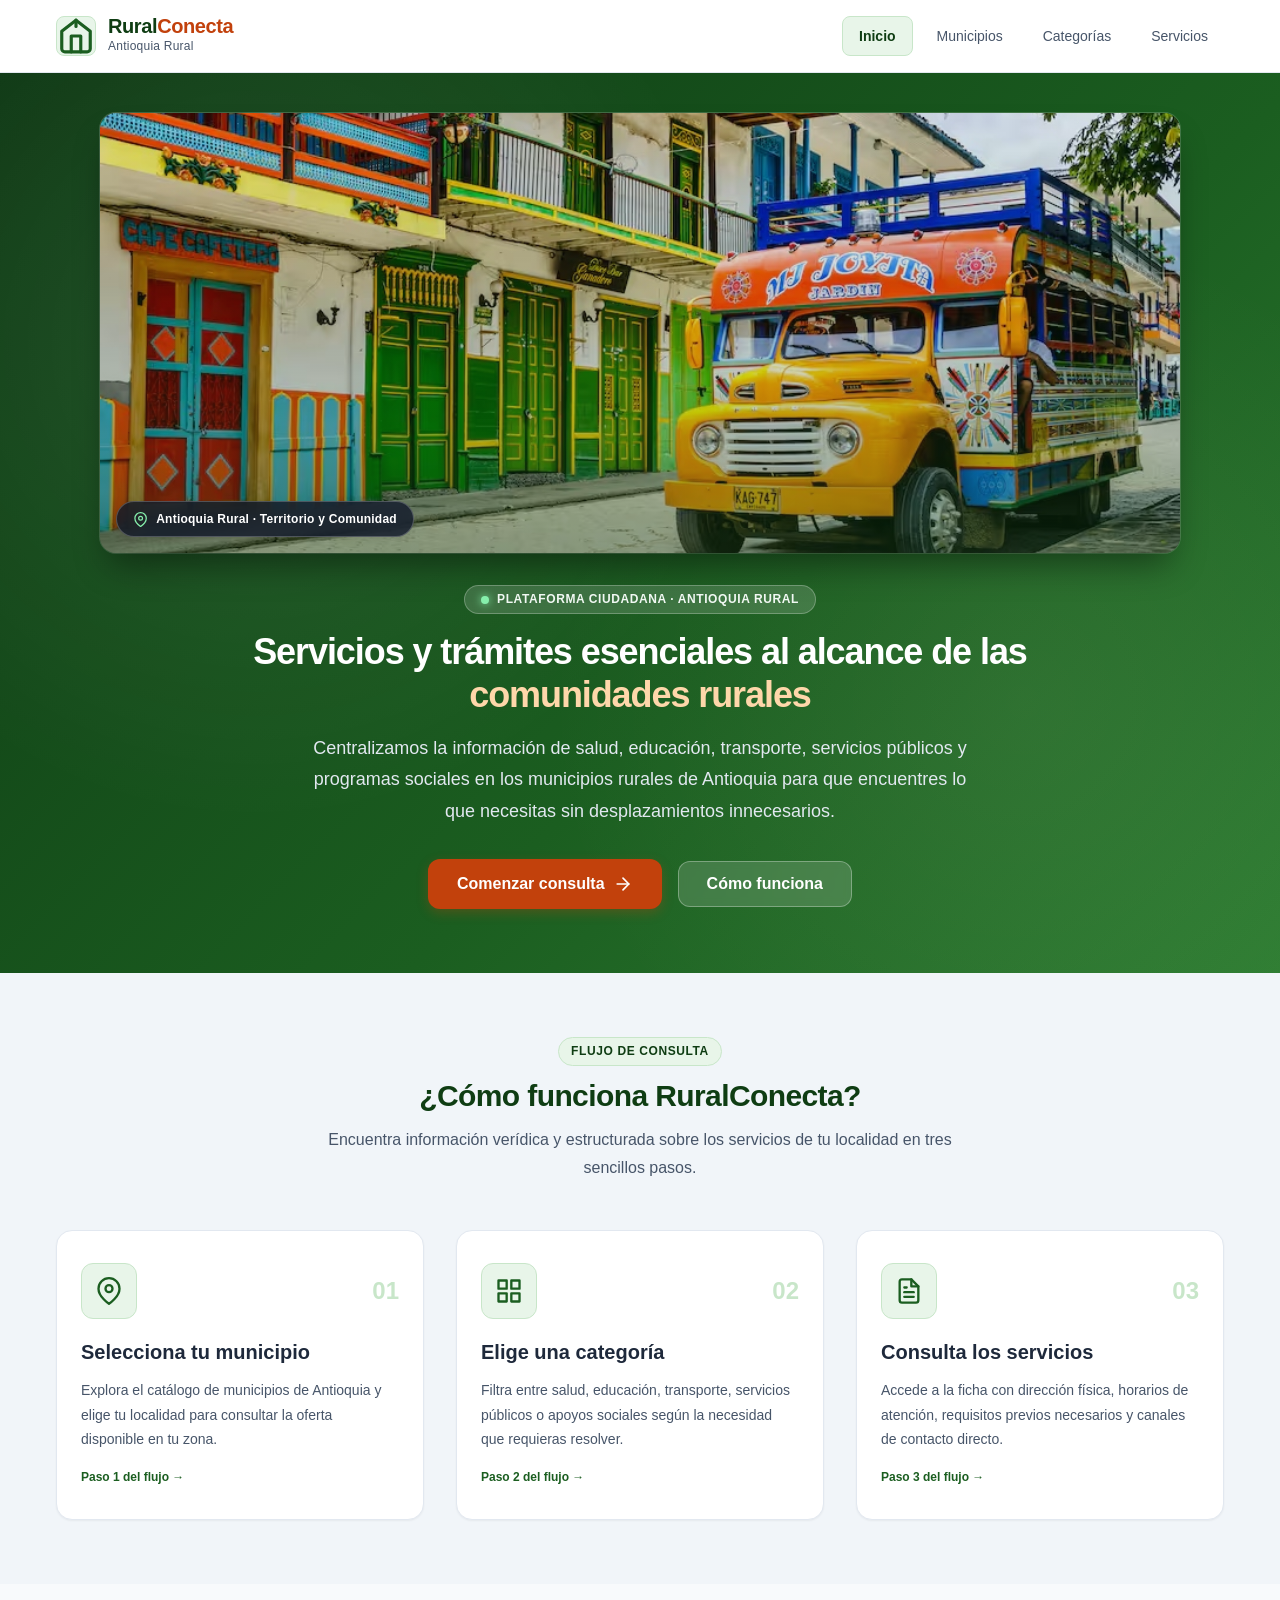
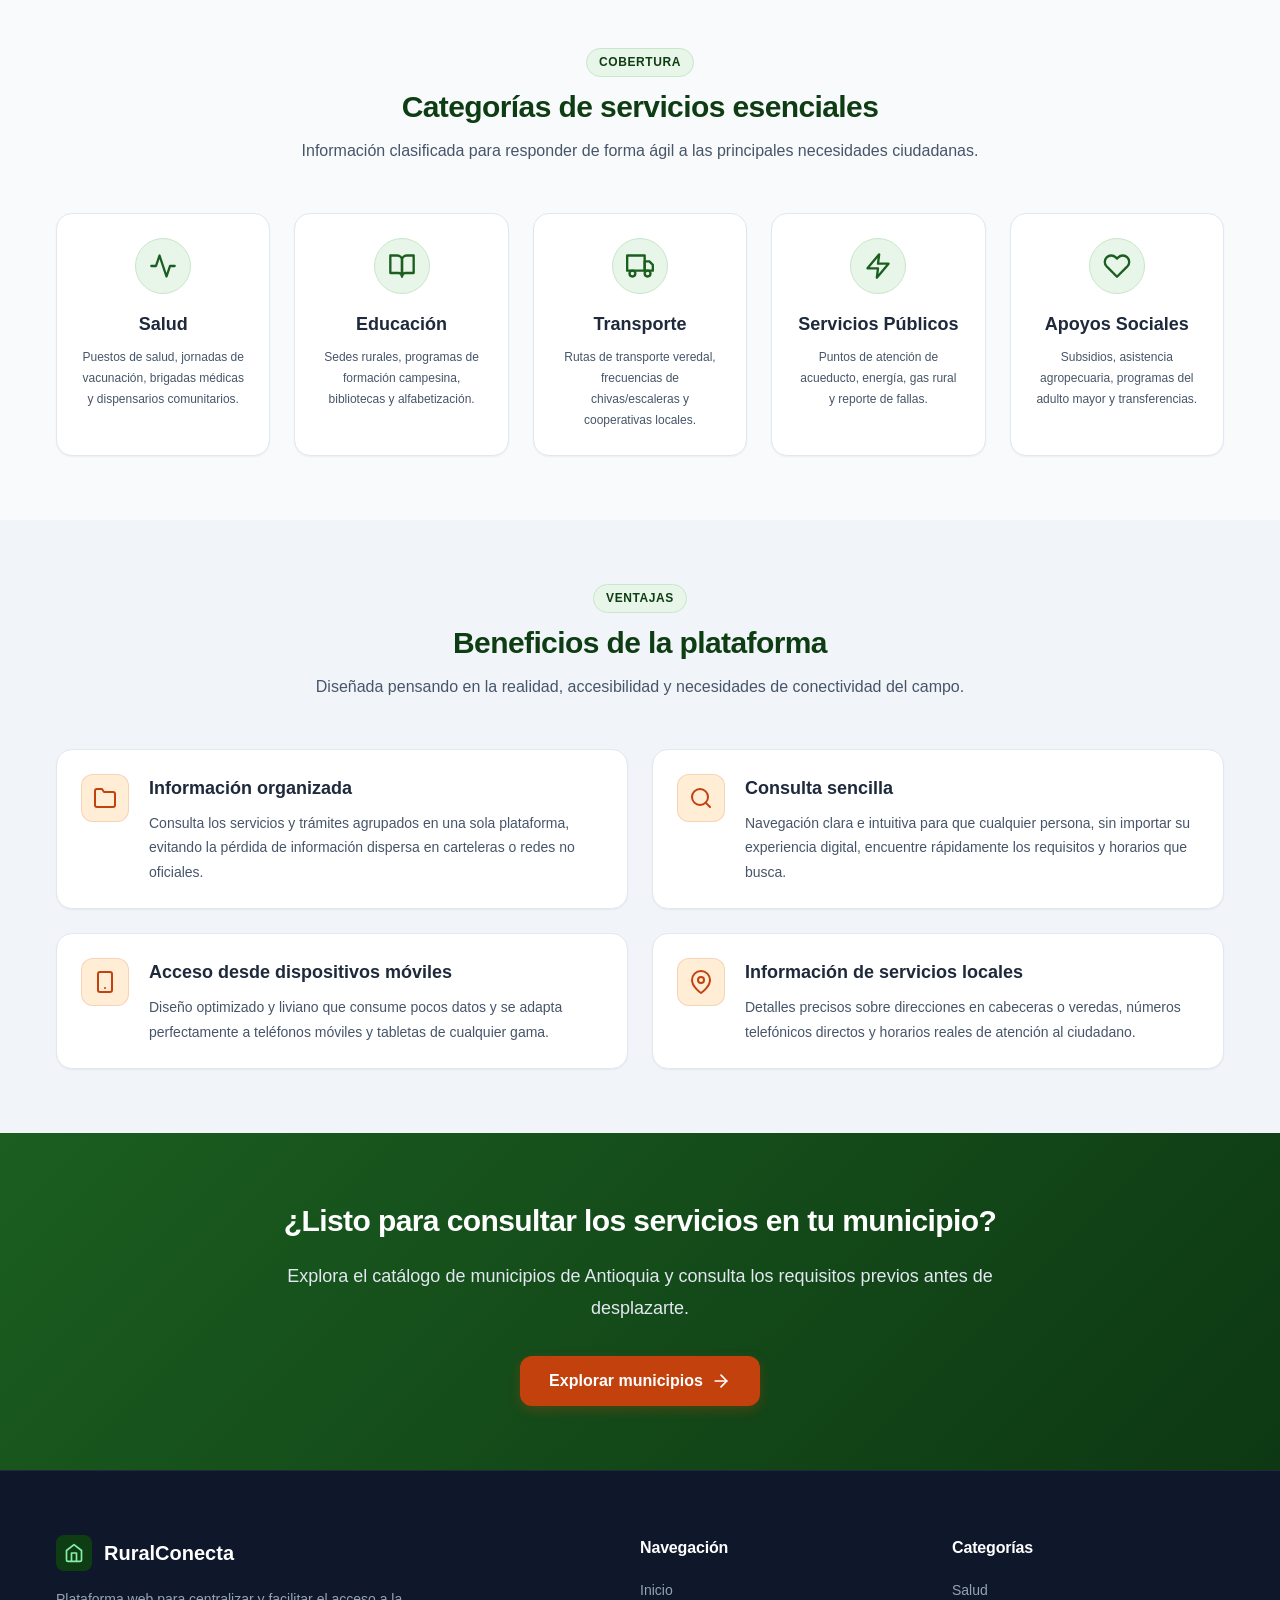
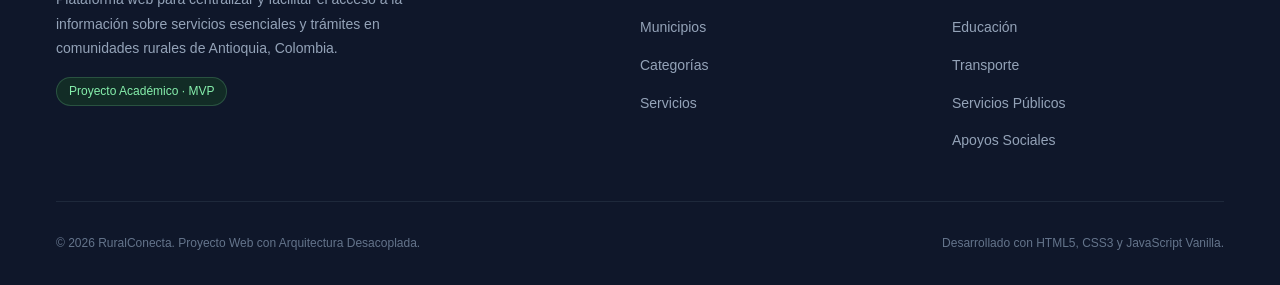
==== commit 02188789: "Refinamiento de index.html" ====
--- a/frontend/index.html
+++ b/frontend/index.html
@@ -78,9 +78,29 @@
        ====================================================================== -->
   <main id="main-content">
 
-    <!-- 1. HERO PRINCIPAL -->
+    <!-- 1. HERO PRINCIPAL Y BANNER -->
     <section class="hero-section" aria-labelledby="hero-title">
-      <div class="container">
+      <div class="container hero-container">
+        
+        <!-- Banner Principal Destacado (Imagen Antioquia Rural) -->
+        <div class="hero-banner-wrapper">
+          <img 
+            src="img/banner-rural.jpg" 
+            alt="Pueblo rural tradicional de Antioquia con arquitectura colonial colorida y chiva de transporte veredal" 
+            class="hero-banner-img"
+            loading="eager"
+          >
+          <div class="hero-banner-overlay"></div>
+          <div class="hero-banner-tag">
+            <svg viewBox="0 0 24 24" fill="none" stroke="currentColor" stroke-width="2" stroke-linecap="round" stroke-linejoin="round" aria-hidden="true">
+              <path d="M21 10c0 7-9 13-9 13s-9-6-9-13a9 9 0 0 1 18 0z"></path>
+              <circle cx="12" cy="10" r="3"></circle>
+            </svg>
+            <span>Antioquia Rural · Territorio y Comunidad</span>
+          </div>
+        </div>
+
+        <!-- Mensaje de Bienvenida -->
         <div class="hero-content">
           
           <div class="hero-badge">
@@ -96,6 +116,7 @@
             Centralizamos la información de salud, educación, transporte, servicios públicos y programas sociales en los municipios rurales de Antioquia para que encuentres lo que necesitas sin desplazamientos innecesarios.
           </p>
 
+          <!-- Acción Principal -->
           <div class="hero-actions">
             <a href="municipios.html" class="btn btn-primary" id="btn-comenzar-consulta">
               <span>Comenzar consulta</span>
@@ -110,6 +131,7 @@
           </div>
 
         </div>
+
       </div>
     </section>
 
--- a/frontend/css/styles.css
+++ b/frontend/css/styles.css
@@ -310,13 +310,13 @@
 }
 
 /* ==========================================================================
-   4. HERO PRINCIPAL
+   4. HERO PRINCIPAL Y BANNER
    ========================================================================== */
 .hero-section {
   position: relative;
   background: var(--color-bg-hero);
   color: var(--color-text-inverse);
-  padding: var(--spacing-16) 0 var(--spacing-20) 0;
+  padding: var(--spacing-10) 0 var(--spacing-16) 0;
   overflow: hidden;
 }
 
@@ -334,6 +334,77 @@
   pointer-events: none;
 }
 
+.hero-container {
+  display: flex;
+  flex-direction: column;
+  align-items: center;
+  gap: var(--spacing-8);
+}
+
+/* Contenedor del Banner Principal */
+.hero-banner-wrapper {
+  position: relative;
+  width: 100%;
+  max-width: 1080px;
+  margin: 0 auto;
+  border-radius: var(--radius-xl);
+  overflow: hidden;
+  box-shadow: 0 20px 35px -10px rgba(0, 0, 0, 0.45), 0 0 0 1px rgba(255, 255, 255, 0.18);
+  background-color: var(--color-primary-dark);
+}
+
+.hero-banner-img {
+  width: 100%;
+  height: 440px;
+  object-fit: cover;
+  object-position: center 85%;
+  display: block;
+  transition: transform 0.6s ease-out;
+}
+
+.hero-banner-wrapper:hover .hero-banner-img {
+  transform: scale(1.025);
+}
+
+.hero-banner-overlay {
+  position: absolute;
+  inset: 0;
+  background: linear-gradient(
+    to bottom,
+    rgba(15, 61, 19, 0.05) 0%,
+    rgba(15, 61, 19, 0.2) 60%,
+    rgba(15, 61, 19, 0.45) 100%
+  );
+  pointer-events: none;
+}
+
+.hero-banner-tag {
+  position: absolute;
+  bottom: var(--spacing-4);
+  left: var(--spacing-4);
+  display: inline-flex;
+  align-items: center;
+  gap: var(--spacing-2);
+  padding: 0.45rem 1rem;
+  background-color: rgba(15, 23, 42, 0.78);
+  backdrop-filter: blur(10px);
+  -webkit-backdrop-filter: blur(10px);
+  border: 1px solid rgba(255, 255, 255, 0.22);
+  border-radius: var(--radius-full);
+  color: #ffffff;
+  font-size: var(--font-size-xs);
+  font-weight: var(--font-weight-semibold);
+  letter-spacing: 0.02em;
+  box-shadow: var(--shadow-md);
+  z-index: 2;
+}
+
+.hero-banner-tag svg {
+  width: 0.95rem;
+  height: 0.95rem;
+  color: #86efac;
+}
+
 .hero-content {
   position: relative;
   z-index: 1;
@@ -355,7 +426,7 @@
   letter-spacing: 0.05em;
   text-transform: uppercase;
   color: #f1f8f3;
-  margin-bottom: var(--spacing-6);
+  margin-bottom: var(--spacing-4);
 }
 
 .hero-badge-dot {
@@ -865,7 +936,835 @@
 }
 
 /* ==========================================================================
-   12. RESPONSIVE DESIGN & MEDIA QUERIES
+   12. ENCABEZADO DE PÁGINAS INTERIORES (PAGE HEADER)
+   ========================================================================== */
+.page-header {
+  position: relative;
+  background: var(--color-bg-hero);
+  color: var(--color-text-inverse);
+  padding: var(--spacing-12) 0 var(--spacing-16) 0;
+  overflow: hidden;
+}
+
+.page-header::before {
+  content: "";
+  position: absolute;
+  top: 0;
+  left: 0;
+  right: 0;
+  bottom: 0;
+  background-image: 
+    radial-gradient(circle at 15% 20%, rgba(255, 255, 255, 0.08) 0%, transparent 40%),
+    radial-gradient(circle at 85% 80%, rgba(255, 237, 213, 0.06) 0%, transparent 40%);
+  pointer-events: none;
+}
+
+.page-header-content {
+  position: relative;
+  z-index: 1;
+  max-width: 760px;
+  margin: 0 auto;
+  text-align: center;
+}
+
+.page-badge {
+  display: inline-flex;
+  align-items: center;
+  gap: var(--spacing-2);
+  padding: var(--spacing-1) var(--spacing-4);
+  background-color: rgba(255, 255, 255, 0.15);
+  border: 1px solid rgba(255, 255, 255, 0.25);
+  border-radius: var(--radius-full);
+  font-size: var(--font-size-xs);
+  font-weight: var(--font-weight-semibold);
+  letter-spacing: 0.05em;
+  text-transform: uppercase;
+  color: #f1f8f3;
+  margin-bottom: var(--spacing-4);
+}
+
+.page-badge-dot {
+  width: 0.5rem;
+  height: 0.5rem;
+  background-color: #86efac;
+  border-radius: 50%;
+  display: inline-block;
+  box-shadow: 0 0 8px #86efac;
+}
+
+.page-title {
+  font-size: var(--font-size-4xl);
+  font-weight: var(--font-weight-bold);
+  line-height: var(--line-height-tight);
+  color: var(--color-text-inverse);
+  margin-bottom: var(--spacing-3);
+  letter-spacing: -0.02em;
+}
+
+.page-description {
+  font-size: var(--font-size-base);
+  line-height: var(--line-height-relaxed);
+  color: #e2e8f0;
+  max-width: 640px;
+  margin: 0 auto;
+}
+
+/* ==========================================================================
+   13. SECCIÓN Y TARJETAS DE MUNICIPIOS (municipios.html)
+   ========================================================================== */
+.municipios-section {
+  padding: var(--spacing-12) 0 var(--spacing-16) 0;
+}
+
+/* Barra de herramientas / encabezado de sección */
+.section-toolbar {
+  display: flex;
+  align-items: flex-end;
+  justify-content: space-between;
+  gap: var(--spacing-4);
+  margin-bottom: var(--spacing-8);
+  padding-bottom: var(--spacing-4);
+  border-bottom: 1px solid var(--color-border);
+}
+
+.section-toolbar .section-title {
+  margin-bottom: var(--spacing-1);
+}
+
+.section-toolbar .section-subtitle {
+  font-size: var(--font-size-sm);
+  color: var(--color-text-muted);
+}
+
+.toolbar-badge {
+  display: inline-flex;
+  align-items: center;
+  padding: var(--spacing-1) var(--spacing-3);
+  background-color: var(--color-primary-subtle);
+  color: var(--color-primary-dark);
+  border: 1px solid var(--color-primary-border);
+  border-radius: var(--radius-full);
+  font-size: var(--font-size-xs);
+  font-weight: var(--font-weight-semibold);
+  white-space: nowrap;
+}
+
+/* Grid de Municipios */
+.municipios-grid {
+  display: grid;
+  grid-template-columns: repeat(auto-fill, minmax(320px, 1fr));
+  gap: var(--spacing-6);
+  margin-bottom: var(--spacing-12);
+}
+
+/* Tarjeta individual de Municipio */
+.municipio-card {
+  background-color: var(--color-bg-surface);
+  border: 1px solid var(--color-border);
+  border-radius: var(--radius-xl);
+  padding: var(--spacing-6);
+  display: flex;
+  flex-direction: column;
+  box-shadow: var(--shadow-sm);
+  transition: transform var(--transition-base), box-shadow var(--transition-base), border-color var(--transition-base);
+}
+
+.municipio-card:hover {
+  transform: translateY(-4px);
+  box-shadow: var(--shadow-hover);
+  border-color: var(--color-primary-border);
+}
+
+/* Encabezado de la Tarjeta */
+.municipio-card-header {
+  display: flex;
+  align-items: center;
+  justify-content: space-between;
+  gap: var(--spacing-3);
+  margin-bottom: var(--spacing-4);
+}
+
+.municipio-icon-box {
+  width: 2.75rem;
+  height: 2.75rem;
+  border-radius: var(--radius-lg);
+  background-color: var(--color-primary-subtle);
+  color: var(--color-primary);
+  display: flex;
+  align-items: center;
+  justify-content: center;
+  border: 1px solid var(--color-primary-border);
+  flex-shrink: 0;
+}
+
+.municipio-icon-box svg {
+  width: 1.35rem;
+  height: 1.35rem;
+}
+
+.municipio-subregion {
+  font-size: var(--font-size-xs);
+  font-weight: var(--font-weight-semibold);
+  color: var(--color-primary-dark);
+  background-color: #f1f8f4;
+  border: 1px solid var(--color-primary-border);
+  padding: var(--spacing-1) var(--spacing-3);
+  border-radius: var(--radius-full);
+}
+
+/* Cuerpo de la Tarjeta */
+.municipio-card-body {
+  flex: 1;
+  display: flex;
+  flex-direction: column;
+  margin-bottom: var(--spacing-5);
+}
+
+.municipio-name {
+  font-size: var(--font-size-xl);
+  font-weight: var(--font-weight-bold);
+  color: var(--color-text-main);
+  margin-bottom: var(--spacing-2);
+  letter-spacing: -0.01em;
+}
+
+.municipio-description {
+  font-size: var(--font-size-sm);
+  color: var(--color-text-muted);
+  line-height: var(--line-height-relaxed);
+}
+
+/* Pie de la Tarjeta y Botón de Acción */
+.municipio-card-footer {
+  margin-top: auto;
+  padding-top: var(--spacing-4);
+  border-top: 1px solid var(--color-border);
+}
+
+.municipio-btn {
+  width: 100%;
+  font-size: var(--font-size-sm);
+  padding: 0.625rem 1rem;
+}
+
+/* Cuadro de Información Adicional / Cobertura Territorial */
+.municipios-info-box {
+  background-color: var(--color-bg-surface);
+  border: 1px solid var(--color-border);
+  border-left: 4px solid var(--color-primary);
+  border-radius: var(--radius-lg);
+  padding: var(--spacing-6);
+  display: flex;
+  align-items: flex-start;
+  gap: var(--spacing-4);
+  box-shadow: var(--shadow-sm);
+}
+
+.info-box-icon {
+  width: 2.25rem;
+  height: 2.25rem;
+  border-radius: 50%;
+  background-color: var(--color-primary-subtle);
+  color: var(--color-primary);
+  display: flex;
+  align-items: center;
+  justify-content: center;
+  flex-shrink: 0;
+}
+
+.info-box-icon svg {
+  width: 1.25rem;
+  height: 1.25rem;
+}
+
+.info-box-content {
+  flex: 1;
+}
+
+.info-box-title {
+  font-size: var(--font-size-base);
+  font-weight: var(--font-weight-bold);
+  color: var(--color-text-main);
+  margin-bottom: var(--spacing-1);
+}
+
+.info-box-description {
+  font-size: var(--font-size-sm);
+  color: var(--color-text-muted);
+  line-height: var(--line-height-relaxed);
+}
+
+.info-box-description a {
+  color: var(--color-primary);
+  font-weight: var(--font-weight-semibold);
+  text-decoration: underline;
+}
+
+.info-box-description a:hover {
+  color: var(--color-primary-light);
+}
+
+/* ==========================================================================
+   14. SECCIÓN Y TARJETAS DE CATEGORÍAS (categorias.html)
+   ========================================================================== */
+.categorias-section {
+  padding: var(--spacing-12) 0 var(--spacing-16) 0;
+}
+
+/* Grid del Catálogo de Categorías */
+.categorias-catalog-grid {
+  display: grid;
+  grid-template-columns: repeat(auto-fill, minmax(320px, 1fr));
+  gap: var(--spacing-6);
+  margin-bottom: var(--spacing-12);
+}
+
+/* Tarjeta individual de Categoría en el catálogo */
+.categoria-card {
+  background-color: var(--color-bg-surface);
+  border: 1px solid var(--color-border);
+  border-radius: var(--radius-xl);
+  padding: var(--spacing-6);
+  display: flex;
+  flex-direction: column;
+  box-shadow: var(--shadow-sm);
+  transition: transform var(--transition-base), box-shadow var(--transition-base), border-color var(--transition-base);
+}
+
+.categoria-card:hover {
+  transform: translateY(-4px);
+  box-shadow: var(--shadow-hover);
+  border-color: var(--color-primary-border);
+}
+
+/* Encabezado de la Tarjeta */
+.categoria-card-header {
+  display: flex;
+  align-items: center;
+  justify-content: space-between;
+  gap: var(--spacing-3);
+  margin-bottom: var(--spacing-4);
+}
+
+.categoria-icon-box {
+  width: 2.75rem;
+  height: 2.75rem;
+  border-radius: var(--radius-lg);
+  background-color: var(--color-primary-subtle);
+  color: var(--color-primary);
+  display: flex;
+  align-items: center;
+  justify-content: center;
+  border: 1px solid var(--color-primary-border);
+  flex-shrink: 0;
+  transition: transform var(--transition-fast), background-color var(--transition-fast);
+}
+
+.categoria-card:hover .categoria-icon-box {
+  transform: scale(1.05);
+  background-color: var(--color-primary);
+  color: var(--color-text-inverse);
+}
+
+.categoria-icon-box svg {
+  width: 1.35rem;
+  height: 1.35rem;
+}
+
+.categoria-badge {
+  font-size: var(--font-size-xs);
+  font-weight: var(--font-weight-semibold);
+  color: var(--color-primary-dark);
+  background-color: #f1f8f4;
+  border: 1px solid var(--color-primary-border);
+  padding: var(--spacing-1) var(--spacing-3);
+  border-radius: var(--radius-full);
+}
+
+/* Cuerpo de la Tarjeta */
+.categoria-card-body {
+  flex: 1;
+  display: flex;
+  flex-direction: column;
+  margin-bottom: var(--spacing-5);
+}
+
+.categoria-name {
+  font-size: var(--font-size-xl);
+  font-weight: var(--font-weight-bold);
+  color: var(--color-text-main);
+  margin-bottom: var(--spacing-2);
+  letter-spacing: -0.01em;
+}
+
+.categoria-description {
+  font-size: var(--font-size-sm);
+  color: var(--color-text-muted);
+  line-height: var(--line-height-relaxed);
+}
+
+/* Pie de la Tarjeta y Botón de Acción */
+.categoria-card-footer {
+  margin-top: auto;
+  padding-top: var(--spacing-4);
+  border-top: 1px solid var(--color-border);
+}
+
+.categoria-btn {
+  width: 100%;
+  font-size: var(--font-size-sm);
+  padding: 0.625rem 1rem;
+}
+
+/* Cuadro de Información Adicional de Categorías */
+.categorias-info-box {
+  background-color: var(--color-bg-surface);
+  border: 1px solid var(--color-border);
+  border-left: 4px solid var(--color-primary);
+  border-radius: var(--radius-lg);
+  padding: var(--spacing-6);
+  display: flex;
+  align-items: flex-start;
+  gap: var(--spacing-4);
+  box-shadow: var(--shadow-sm);
+}
+
+/* ==========================================================================
+   15. SECCIÓN Y TARJETAS DE SERVICIOS (servicios.html)
+   ========================================================================== */
+.servicios-section {
+  padding: var(--spacing-12) 0 var(--spacing-16) 0;
+}
+
+/* Grid del Catálogo de Servicios */
+.servicios-grid {
+  display: grid;
+  grid-template-columns: repeat(auto-fill, minmax(320px, 1fr));
+  gap: var(--spacing-6);
+  margin-bottom: var(--spacing-12);
+}
+
+/* Tarjeta individual de Servicio */
+.servicio-card {
+  background-color: var(--color-bg-surface);
+  border: 1px solid var(--color-border);
+  border-radius: var(--radius-xl);
+  padding: var(--spacing-6);
+  display: flex;
+  flex-direction: column;
+  box-shadow: var(--shadow-sm);
+  transition: transform var(--transition-base), box-shadow var(--transition-base), border-color var(--transition-base);
+}
+
+.servicio-card:hover {
+  transform: translateY(-4px);
+  box-shadow: var(--shadow-hover);
+  border-color: var(--color-primary-border);
+}
+
+/* Encabezado de la Tarjeta */
+.servicio-card-header {
+  display: flex;
+  align-items: center;
+  justify-content: space-between;
+  gap: var(--spacing-3);
+  margin-bottom: var(--spacing-4);
+}
+
+.servicio-icon-box {
+  width: 2.75rem;
+  height: 2.75rem;
+  border-radius: var(--radius-lg);
+  background-color: var(--color-primary-subtle);
+  color: var(--color-primary);
+  display: flex;
+  align-items: center;
+  justify-content: center;
+  border: 1px solid var(--color-primary-border);
+  flex-shrink: 0;
+  transition: transform var(--transition-fast), background-color var(--transition-fast), color var(--transition-fast);
+}
+
+.servicio-card:hover .servicio-icon-box {
+  transform: scale(1.05);
+  background-color: var(--color-primary);
+  color: var(--color-text-inverse);
+}
+
+.servicio-icon-box svg {
+  width: 1.35rem;
+  height: 1.35rem;
+}
+
+/* Badges de Categoría y Municipio */
+.servicio-badges {
+  display: flex;
+  align-items: center;
+  gap: var(--spacing-2);
+  flex-wrap: wrap;
+  justify-content: flex-end;
+}
+
+.servicio-badge {
+  font-size: var(--font-size-xs);
+  font-weight: var(--font-weight-semibold);
+  padding: var(--spacing-1) var(--spacing-3);
+  border-radius: var(--radius-full);
+}
+
+.servicio-badge-categoria {
+  color: var(--color-primary-dark);
+  background-color: #f1f8f4;
+  border: 1px solid var(--color-primary-border);
+}
+
+.servicio-badge-municipio {
+  color: var(--color-accent);
+  background-color: var(--color-accent-subtle);
+  border: 1px solid rgba(194, 65, 12, 0.2);
+}
+
+/* Cuerpo de la Tarjeta */
+.servicio-card-body {
+  flex: 1;
+  display: flex;
+  flex-direction: column;
+  margin-bottom: var(--spacing-5);
+}
+
+.servicio-name {
+  font-size: var(--font-size-xl);
+  font-weight: var(--font-weight-bold);
+  color: var(--color-text-main);
+  margin-bottom: var(--spacing-2);
+  letter-spacing: -0.01em;
+}
+
+.servicio-description {
+  font-size: var(--font-size-sm);
+  color: var(--color-text-muted);
+  line-height: var(--line-height-relaxed);
+  margin-bottom: var(--spacing-4);
+}
+
+/* Lista de Metadatos Rápidos */
+.servicio-meta-list {
+  list-style: none;
+  display: flex;
+  flex-direction: column;
+  gap: var(--spacing-2);
+  margin-top: auto;
+  padding-top: var(--spacing-3);
+  border-top: 1px dashed var(--color-border);
+}
+
+.servicio-meta-item {
+  display: flex;
+  align-items: flex-start;
+  gap: var(--spacing-2);
+  font-size: var(--font-size-xs);
+  color: var(--color-text-muted);
+  line-height: var(--line-height-snug);
+}
+
+.servicio-meta-icon {
+  display: flex;
+  align-items: center;
+  justify-content: center;
+  color: var(--color-primary);
+  flex-shrink: 0;
+  margin-top: 2px;
+}
+
+.servicio-meta-icon svg {
+  width: 0.875rem;
+  height: 0.875rem;
+}
+
+.servicio-meta-text {
+  flex: 1;
+}
+
+/* Pie de la Tarjeta y Botón de Acción */
+.servicio-card-footer {
+  margin-top: auto;
+  padding-top: var(--spacing-4);
+  border-top: 1px solid var(--color-border);
+}
+
+.servicio-btn {
+  width: 100%;
+  font-size: var(--font-size-sm);
+  padding: 0.625rem 1rem;
+}
+
+/* Cuadro de Información Adicional de Servicios */
+.servicios-info-box {
+  background-color: var(--color-bg-surface);
+  border: 1px solid var(--color-border);
+  border-left: 4px solid var(--color-primary);
+  border-radius: var(--radius-lg);
+  padding: var(--spacing-6);
+  display: flex;
+  align-items: flex-start;
+  gap: var(--spacing-4);
+  box-shadow: var(--shadow-sm);
+}
+
+/* ==========================================================================
+   16. VISTA DETALLE DE SERVICIO (servicio-detalle.html)
+   ========================================================================== */
+.detalle-section {
+  padding: var(--spacing-12) 0 var(--spacing-16) 0;
+}
+
+/* Migas de pan (Breadcrumbs) */
+.page-breadcrumbs {
+  display: flex;
+  align-items: center;
+  justify-content: center;
+  gap: var(--spacing-2);
+  font-size: var(--font-size-xs);
+  color: #e2e8f0;
+  margin-bottom: var(--spacing-4);
+  flex-wrap: wrap;
+}
+
+.page-breadcrumbs a {
+  color: #86efac;
+  text-decoration: none;
+  transition: color var(--transition-fast);
+}
+
+.page-breadcrumbs a:hover {
+  color: #bbf7d0;
+  text-decoration: underline;
+}
+
+.page-breadcrumbs-separator {
+  color: rgba(255, 255, 255, 0.4);
+}
+
+/* Barra superior de retorno */
+.detalle-top-bar {
+  margin-bottom: var(--spacing-6);
+}
+
+.btn-back {
+  display: inline-flex;
+  align-items: center;
+  gap: var(--spacing-2);
+  font-size: var(--font-size-sm);
+  font-weight: var(--font-weight-semibold);
+  color: var(--color-primary);
+  text-decoration: none;
+  padding: var(--spacing-2) var(--spacing-4);
+  border-radius: var(--radius-md);
+  background-color: var(--color-bg-surface);
+  border: 1px solid var(--color-border);
+  box-shadow: var(--shadow-sm);
+  transition: all var(--transition-fast);
+}
+
+.btn-back svg {
+  width: 1.125rem;
+  height: 1.125rem;
+  transition: transform var(--transition-fast);
+}
+
+.btn-back:hover {
+  color: var(--color-primary-dark);
+  border-color: var(--color-primary);
+  background-color: var(--color-primary-subtle);
+  transform: translateX(-3px);
+}
+
+/* Contenedor central del detalle */
+.servicio-detalle-wrapper {
+  max-width: 900px;
+  margin: 0 auto var(--spacing-12) auto;
+}
+
+/* Tarjeta principal de la Ficha de Detalle */
+.servicio-detalle-card {
+  background-color: var(--color-bg-surface);
+  border: 1px solid var(--color-border);
+  border-radius: var(--radius-xl);
+  padding: var(--spacing-8);
+  box-shadow: var(--shadow-md);
+  display: flex;
+  flex-direction: column;
+  gap: var(--spacing-8);
+}
+
+/* Encabezado de la Ficha */
+.detalle-card-header {
+  display: flex;
+  align-items: flex-start;
+  gap: var(--spacing-6);
+  padding-bottom: var(--spacing-6);
+  border-bottom: 1px solid var(--color-border);
+}
+
+.detalle-icon-box {
+  width: 3.75rem;
+  height: 3.75rem;
+  border-radius: var(--radius-xl);
+  background-color: var(--color-primary-subtle);
+  color: var(--color-primary);
+  display: flex;
+  align-items: center;
+  justify-content: center;
+  border: 1px solid var(--color-primary-border);
+  flex-shrink: 0;
+}
+
+.detalle-icon-box svg {
+  width: 2rem;
+  height: 2rem;
+}
+
+.detalle-header-info {
+  flex: 1;
+  display: flex;
+  flex-direction: column;
+  gap: var(--spacing-3);
+}
+
+.detalle-nombre {
+  font-size: var(--font-size-3xl);
+  font-weight: var(--font-weight-bold);
+  color: var(--color-primary-dark);
+  line-height: var(--line-height-tight);
+  letter-spacing: -0.02em;
+}
+
+.detalle-badges {
+  display: flex;
+  align-items: center;
+  gap: var(--spacing-2);
+  flex-wrap: wrap;
+}
+
+.servicio-badge-subregion {
+  color: var(--color-secondary);
+  background-color: var(--color-secondary-subtle);
+  border: 1px solid rgba(2, 132, 199, 0.2);
+}
+
+/* Bloque de Descripción */
+.detalle-block {
+  display: flex;
+  flex-direction: column;
+  gap: var(--spacing-3);
+}
+
+.detalle-block-title {
+  font-size: var(--font-size-lg);
+  font-weight: var(--font-weight-bold);
+  color: var(--color-text-main);
+  display: flex;
+  align-items: center;
+  gap: var(--spacing-2);
+}
+
+.detalle-title-icon {
+  display: flex;
+  align-items: center;
+  justify-content: center;
+  color: var(--color-primary);
+}
+
+.detalle-title-icon svg {
+  width: 1.25rem;
+  height: 1.25rem;
+}
+
+.detalle-description-text {
+  font-size: var(--font-size-base);
+  color: var(--color-text-muted);
+  line-height: var(--line-height-relaxed);
+}
+
+/* Cuadrícula de Información Operativa (Campos del Modelo) */
+.detalle-info-grid {
+  display: grid;
+  grid-template-columns: repeat(2, 1fr);
+  gap: var(--spacing-5);
+}
+
+.detalle-info-card {
+  background-color: var(--color-bg-alt);
+  border: 1px solid var(--color-border);
+  border-radius: var(--radius-lg);
+  padding: var(--spacing-5);
+  display: flex;
+  flex-direction: column;
+  gap: var(--spacing-2);
+  transition: border-color var(--transition-fast), transform var(--transition-fast);
+}
+
+.detalle-info-card:hover {
+  border-color: var(--color-primary-border);
+  transform: translateY(-2px);
+}
+
+.detalle-info-card-header {
+  display: flex;
+  align-items: center;
+  gap: var(--spacing-3);
+  color: var(--color-primary-dark);
+  font-weight: var(--font-weight-semibold);
+  font-size: var(--font-size-sm);
+}
+
+.detalle-info-icon {
+  width: 2rem;
+  height: 2rem;
+  border-radius: var(--radius-md);
+  background-color: var(--color-primary-subtle);
+  color: var(--color-primary);
+  display: flex;
+  align-items: center;
+  justify-content: center;
+  flex-shrink: 0;
+  border: 1px solid var(--color-primary-border);
+}
+
+.detalle-info-icon svg {
+  width: 1rem;
+  height: 1rem;
+}
+
+.detalle-info-label {
+  flex: 1;
+}
+
+.detalle-info-value {
+  font-size: var(--font-size-base);
+  color: var(--color-text-main);
+  line-height: var(--line-height-snug);
+  font-weight: var(--font-weight-medium);
+  padding-left: calc(2rem + var(--spacing-3));
+}
+
+/* Pie de la Ficha y Acciones */
+.detalle-card-actions {
+  display: flex;
+  align-items: center;
+  gap: var(--spacing-4);
+  flex-wrap: wrap;
+  padding-top: var(--spacing-6);
+  border-top: 1px solid var(--color-border);
+}
+
+.detalle-card-actions .btn {
+  font-size: var(--font-size-sm);
+  padding: 0.75rem 1.25rem;
+}
+
+/* ==========================================================================
+   17. RESPONSIVE DESIGN & MEDIA QUERIES
    ========================================================================== */
 
 /* Tablets (pantallas menores a 1024px) */
@@ -891,6 +1790,21 @@
 
   .footer-brand {
     grid-column: span 2;
+  }
+
+  .municipios-grid {
+    grid-template-columns: repeat(auto-fill, minmax(280px, 1fr));
+    gap: var(--spacing-5);
+  }
+
+  .categorias-catalog-grid {
+    grid-template-columns: repeat(auto-fill, minmax(280px, 1fr));
+    gap: var(--spacing-5);
+  }
+
+  .servicios-grid {
+    grid-template-columns: repeat(auto-fill, minmax(280px, 1fr));
+    gap: var(--spacing-5);
   }
 }
 
@@ -952,9 +1866,29 @@
     font-size: var(--font-size-base);
   }
 
-  /* Hero en móviles */
+  /* Hero y Page Header en móviles */
   .hero-section {
-    padding: var(--spacing-12) 0 var(--spacing-16) 0;
+    padding: var(--spacing-8) 0 var(--spacing-12) 0;
+  }
+
+  .hero-container {
+    gap: var(--spacing-5);
+  }
+
+  .hero-banner-img {
+    height: 300px;
+    object-position: center 85%;
+  }
+
+  .hero-banner-tag {
+    bottom: var(--spacing-3);
+    left: var(--spacing-3);
+    font-size: 0.7rem;
+    padding: 0.35rem 0.75rem;
+  }
+
+  .page-header {
+    padding: var(--spacing-10) 0 var(--spacing-12) 0;
   }
 
   .hero-actions {
@@ -964,6 +1898,13 @@
 
   .hero-actions .btn {
     width: 100%;
+  }
+
+  /* Toolbar de secciones */
+  .section-toolbar {
+    flex-direction: column;
+    align-items: flex-start;
+    gap: var(--spacing-3);
   }
 
   /* Grids en 1 sola columna para móvil */
@@ -990,6 +1931,78 @@
     padding: var(--spacing-5);
   }
 
+  .municipios-grid {
+    grid-template-columns: 1fr;
+    gap: var(--spacing-4);
+  }
+
+  .municipio-card {
+    padding: var(--spacing-5);
+  }
+
+  .municipios-info-box {
+    flex-direction: column;
+    padding: var(--spacing-5);
+  }
+
+  .categorias-catalog-grid {
+    grid-template-columns: 1fr;
+    gap: var(--spacing-4);
+  }
+
+  .categoria-card {
+    padding: var(--spacing-5);
+  }
+
+  .categorias-info-box {
+    flex-direction: column;
+    padding: var(--spacing-5);
+  }
+
+  .servicios-grid {
+    grid-template-columns: 1fr;
+    gap: var(--spacing-4);
+  }
+
+  .servicio-card {
+    padding: var(--spacing-5);
+  }
+
+  .servicios-info-box {
+    flex-direction: column;
+    padding: var(--spacing-5);
+  }
+
+  /* Detalle de servicio en móvil */
+  .detalle-card-header {
+    flex-direction: column;
+    align-items: flex-start;
+    gap: var(--spacing-4);
+  }
+
+  .servicio-detalle-card {
+    padding: var(--spacing-5);
+    gap: var(--spacing-6);
+  }
+
+  .detalle-info-grid {
+    grid-template-columns: 1fr;
+    gap: var(--spacing-4);
+  }
+
+  .detalle-info-value {
+    padding-left: 0;
+  }
+
+  .detalle-card-actions {
+    flex-direction: column;
+    width: 100%;
+  }
+
+  .detalle-card-actions .btn {
+    width: 100%;
+  }
+
   /* Footer en móviles */
   .footer-grid {
     grid-template-columns: 1fr;
@@ -1006,3 +2019,132 @@
     text-align: left;
   }
 }
+
+/* ==========================================================================
+   17. ESTILOS DE SELECTOR Y AGRUPAMIENTO DINÁMICO POR CATEGORÍA
+   ========================================================================== */
+.municipio-select-container {
+  display: flex;
+  align-items: center;
+  gap: var(--spacing-3);
+  margin-top: var(--spacing-3);
+  flex-wrap: wrap;
+}
+
+.municipio-select-label {
+  font-size: var(--font-size-sm);
+  font-weight: var(--font-weight-bold);
+  color: var(--color-primary-dark);
+}
+
+.municipio-select {
+  padding: 0.625rem 1.25rem;
+  font-size: var(--font-size-base);
+  font-weight: var(--font-weight-semibold);
+  color: var(--color-primary-dark);
+  background-color: var(--color-bg-surface);
+  border: 2px solid var(--color-primary);
+  border-radius: var(--radius-lg);
+  outline: none;
+  cursor: pointer;
+  min-width: 260px;
+  box-shadow: var(--shadow-sm);
+  transition: border-color var(--transition-fast), box-shadow var(--transition-fast);
+}
+
+.municipio-select:focus {
+  border-color: var(--color-accent);
+  box-shadow: 0 0 0 3px rgba(194, 65, 12, 0.2);
+}
+
+.categoria-group-section {
+  margin-bottom: var(--spacing-10);
+  background: var(--color-bg-surface);
+  border: 1px solid var(--color-border);
+  border-radius: var(--radius-xl);
+  padding: var(--spacing-6);
+  box-shadow: var(--shadow-sm);
+}
+
+.categoria-group-header {
+  display: flex;
+  align-items: center;
+  justify-content: space-between;
+  gap: var(--spacing-3);
+  margin-bottom: var(--spacing-6);
+  padding-bottom: var(--spacing-3);
+  border-bottom: 2px solid var(--color-primary-subtle);
+}
+
+.categoria-group-title-wrapper {
+  display: flex;
+  align-items: center;
+  gap: var(--spacing-3);
+}
+
+.categoria-group-title {
+  font-size: var(--font-size-2xl);
+  font-weight: var(--font-weight-bold);
+  color: var(--color-primary-dark);
+  text-transform: uppercase;
+  letter-spacing: 0.03em;
+}
+
+.categoria-group-count {
+  font-size: var(--font-size-xs);
+  font-weight: var(--font-weight-bold);
+  background-color: var(--color-primary-subtle);
+  color: var(--color-primary-dark);
+  padding: var(--spacing-1) var(--spacing-3);
+  border-radius: var(--radius-full);
+  border: 1px solid var(--color-primary-border);
+}
+
+.empty-state {
+  text-align: center;
+  padding: var(--spacing-12) var(--spacing-6);
+  background: var(--color-bg-surface);
+  border: 1px dashed var(--color-border);
+  border-radius: var(--radius-xl);
+  margin-bottom: var(--spacing-8);
+}
+
+.empty-state-icon {
+  font-size: 2.5rem;
+  margin-bottom: var(--spacing-3);
+}
+
+.empty-state-title {
+  font-size: var(--font-size-xl);
+  font-weight: var(--font-weight-bold);
+  color: var(--color-text-main);
+  margin-bottom: var(--spacing-2);
+}
+
+.empty-state-desc {
+  font-size: var(--font-size-sm);
+  color: var(--color-text-muted);
+}
+
+/* Reglas adicionales para pantallas ultra pequeñas (360px - 480px) */
+@media (max-width: 480px) {
+  .hero-banner-img {
+    height: 240px;
+    object-position: center 85%;
+  }
+
+  .hero-title {
+    font-size: 1.65rem;
+  }
+
+  .hero-description {
+    font-size: var(--font-size-base);
+  }
+
+  .hero-banner-tag {
+    font-size: 0.65rem;
+    padding: 0.3rem 0.6rem;
+  }
+}
+
+
